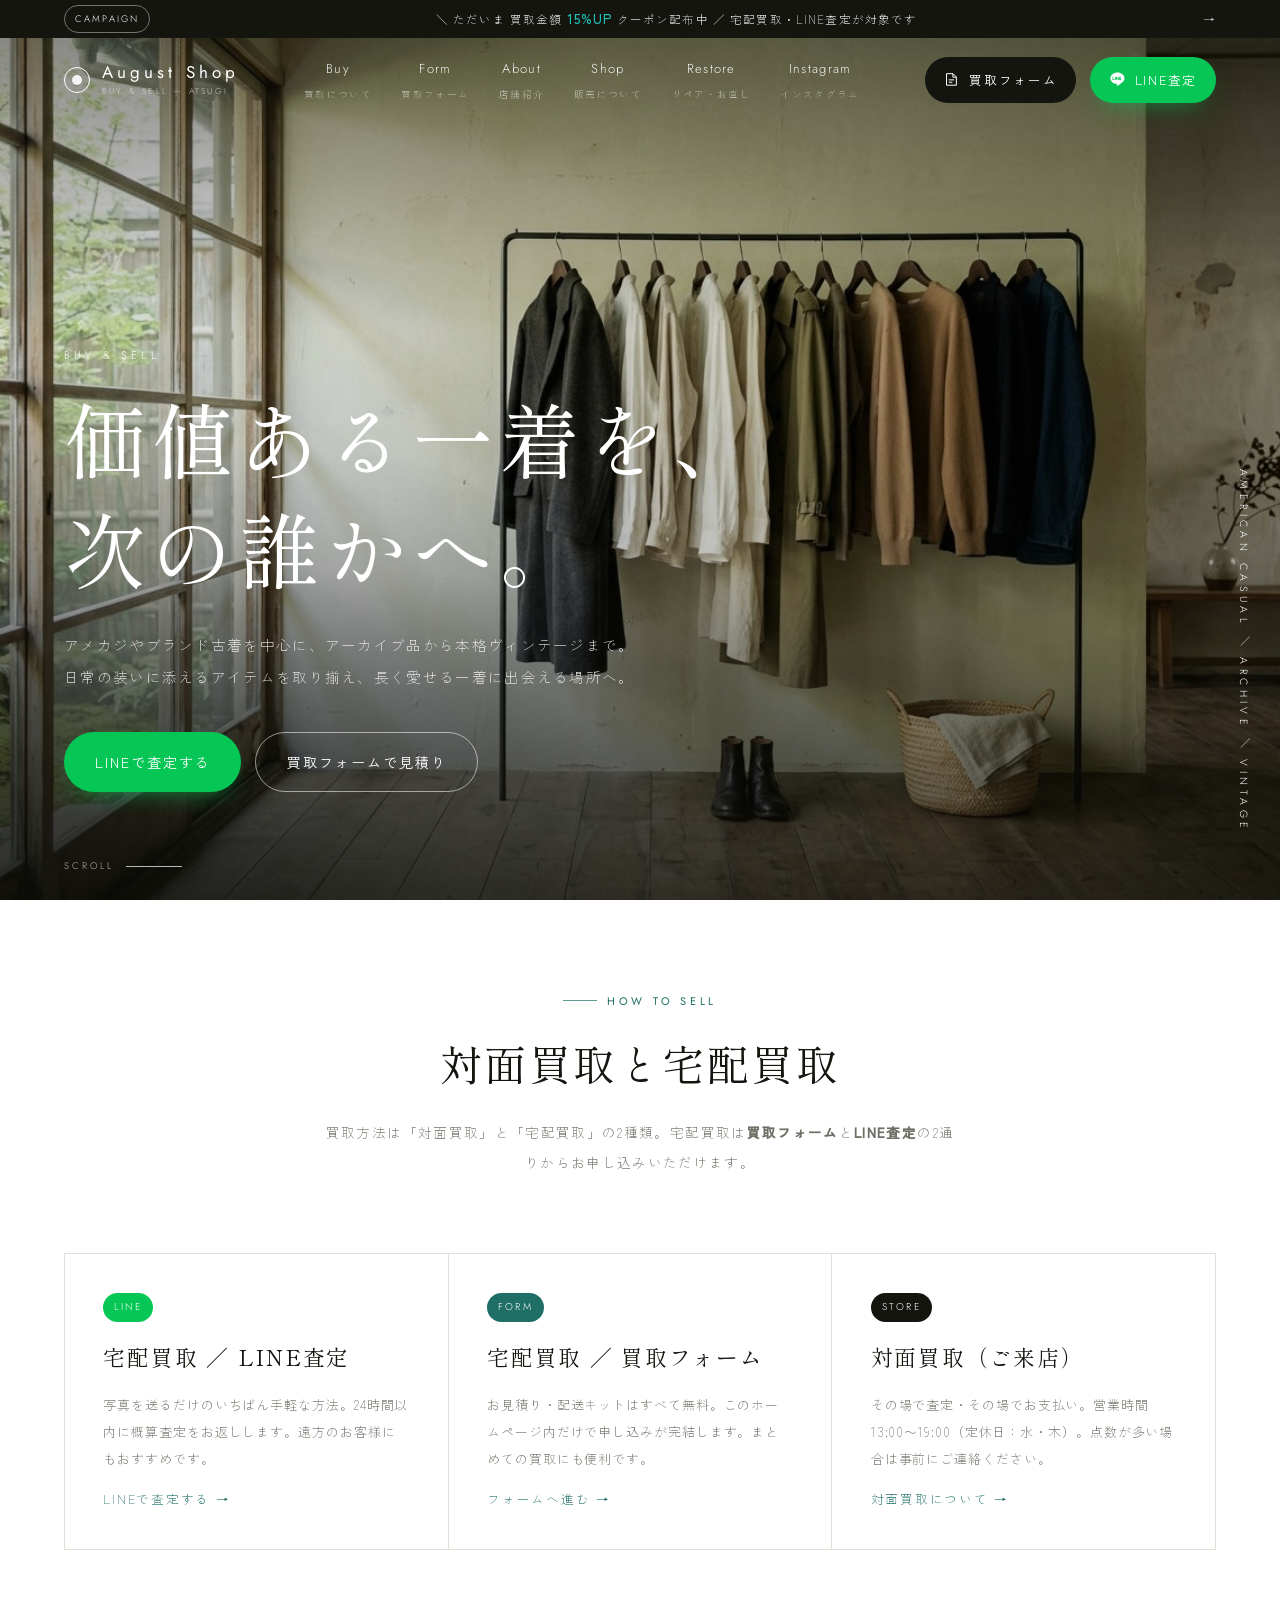
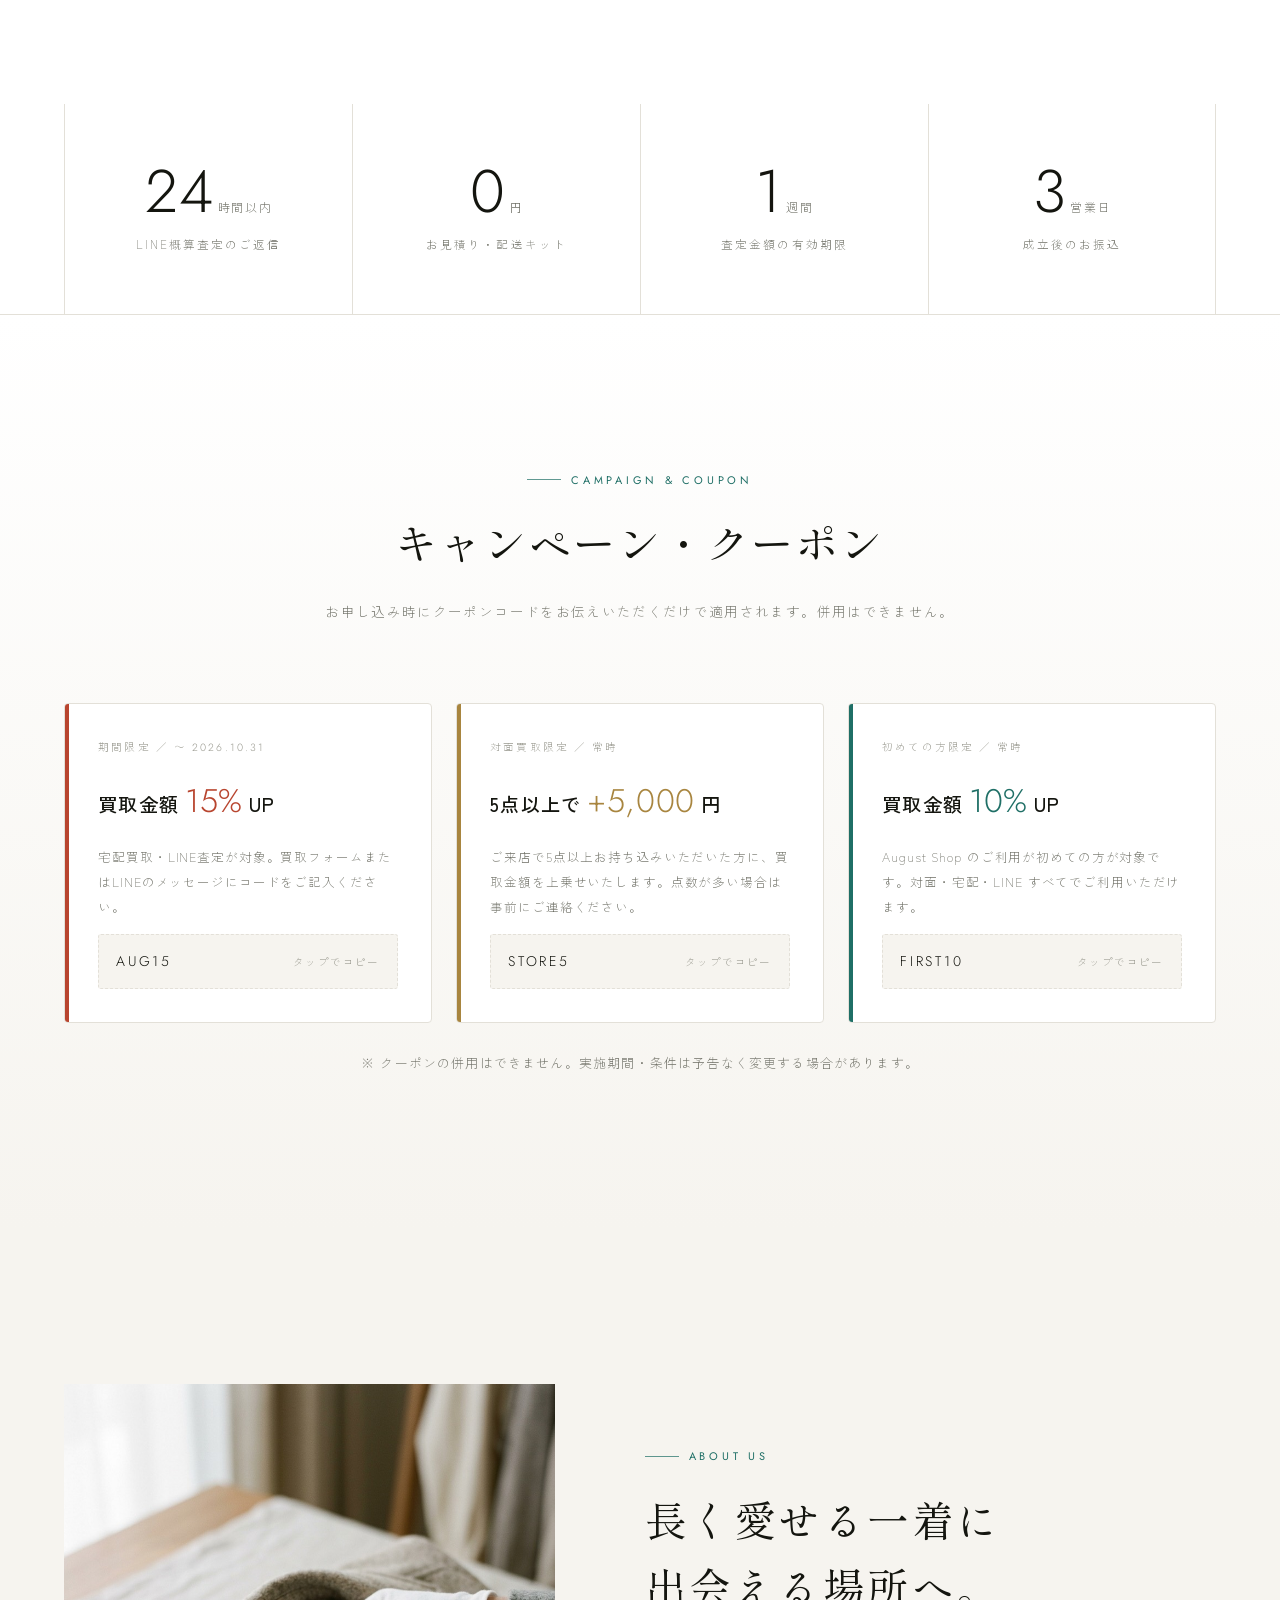
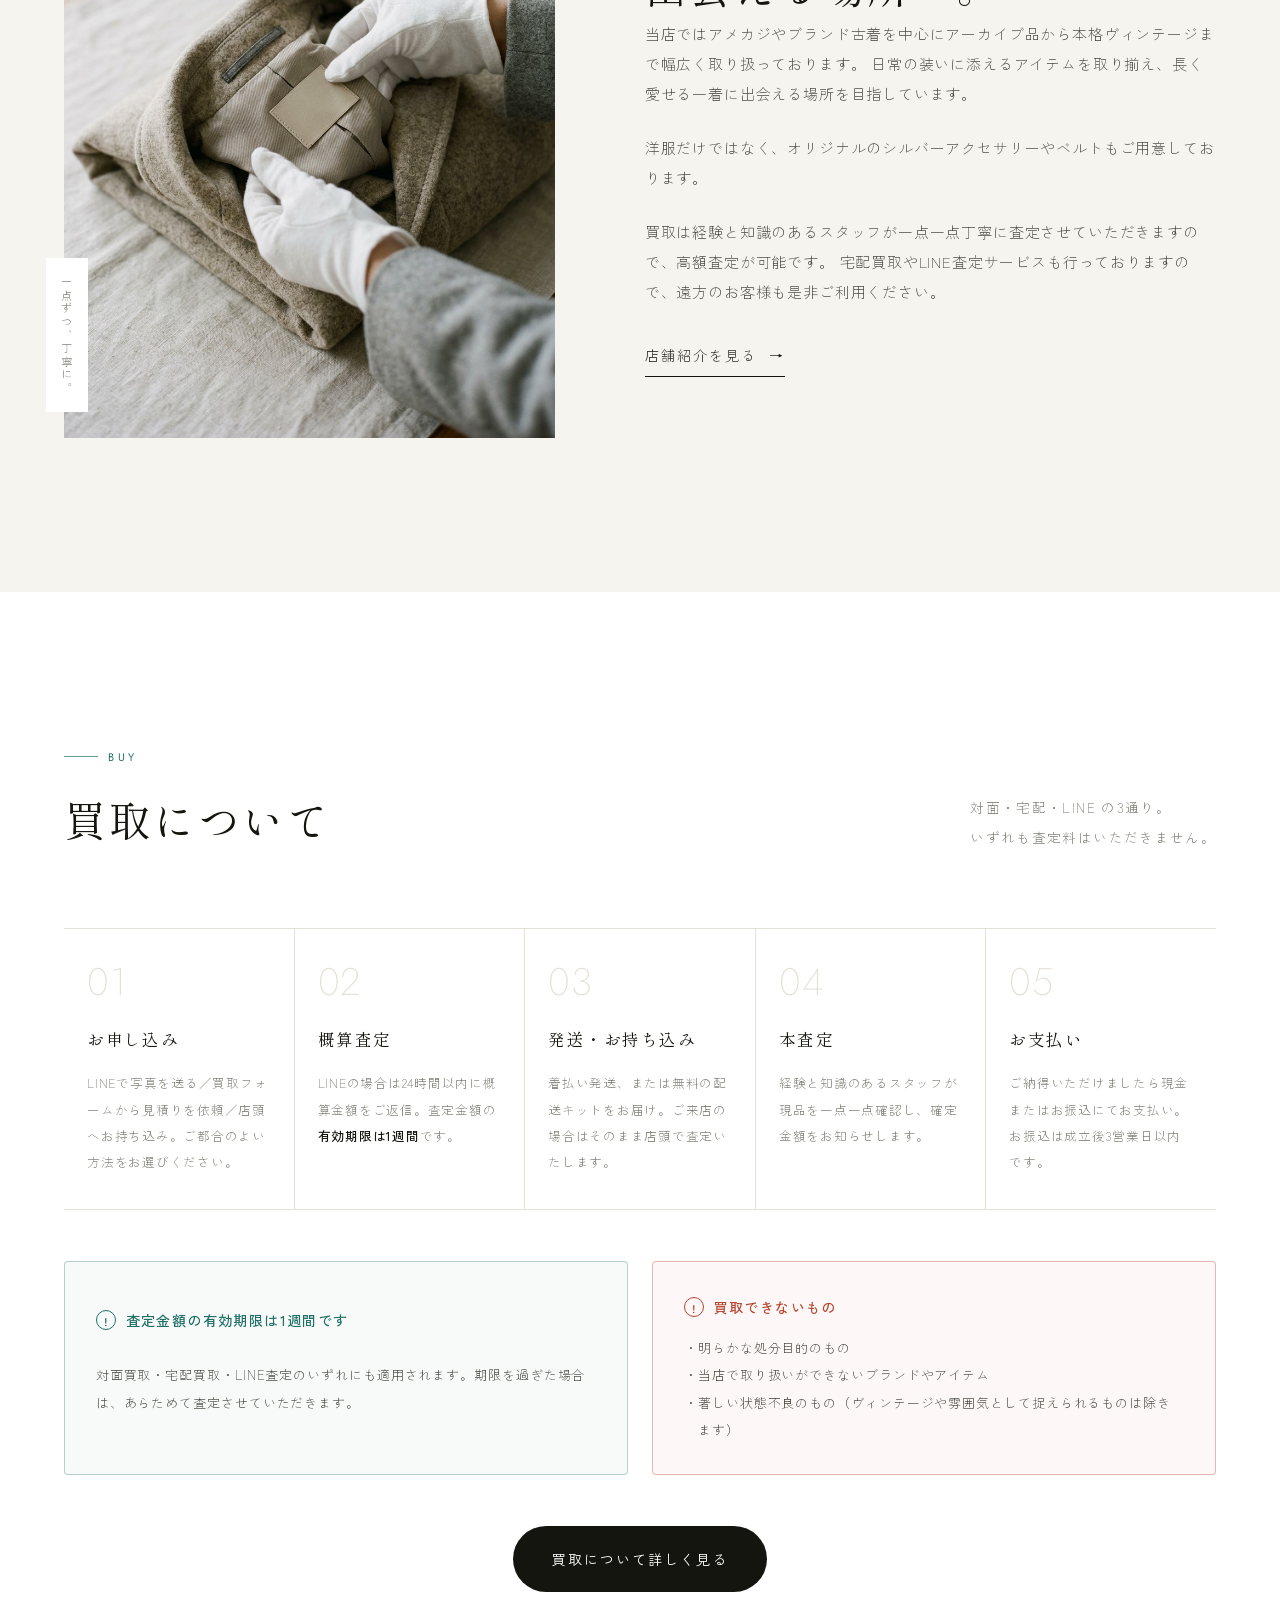
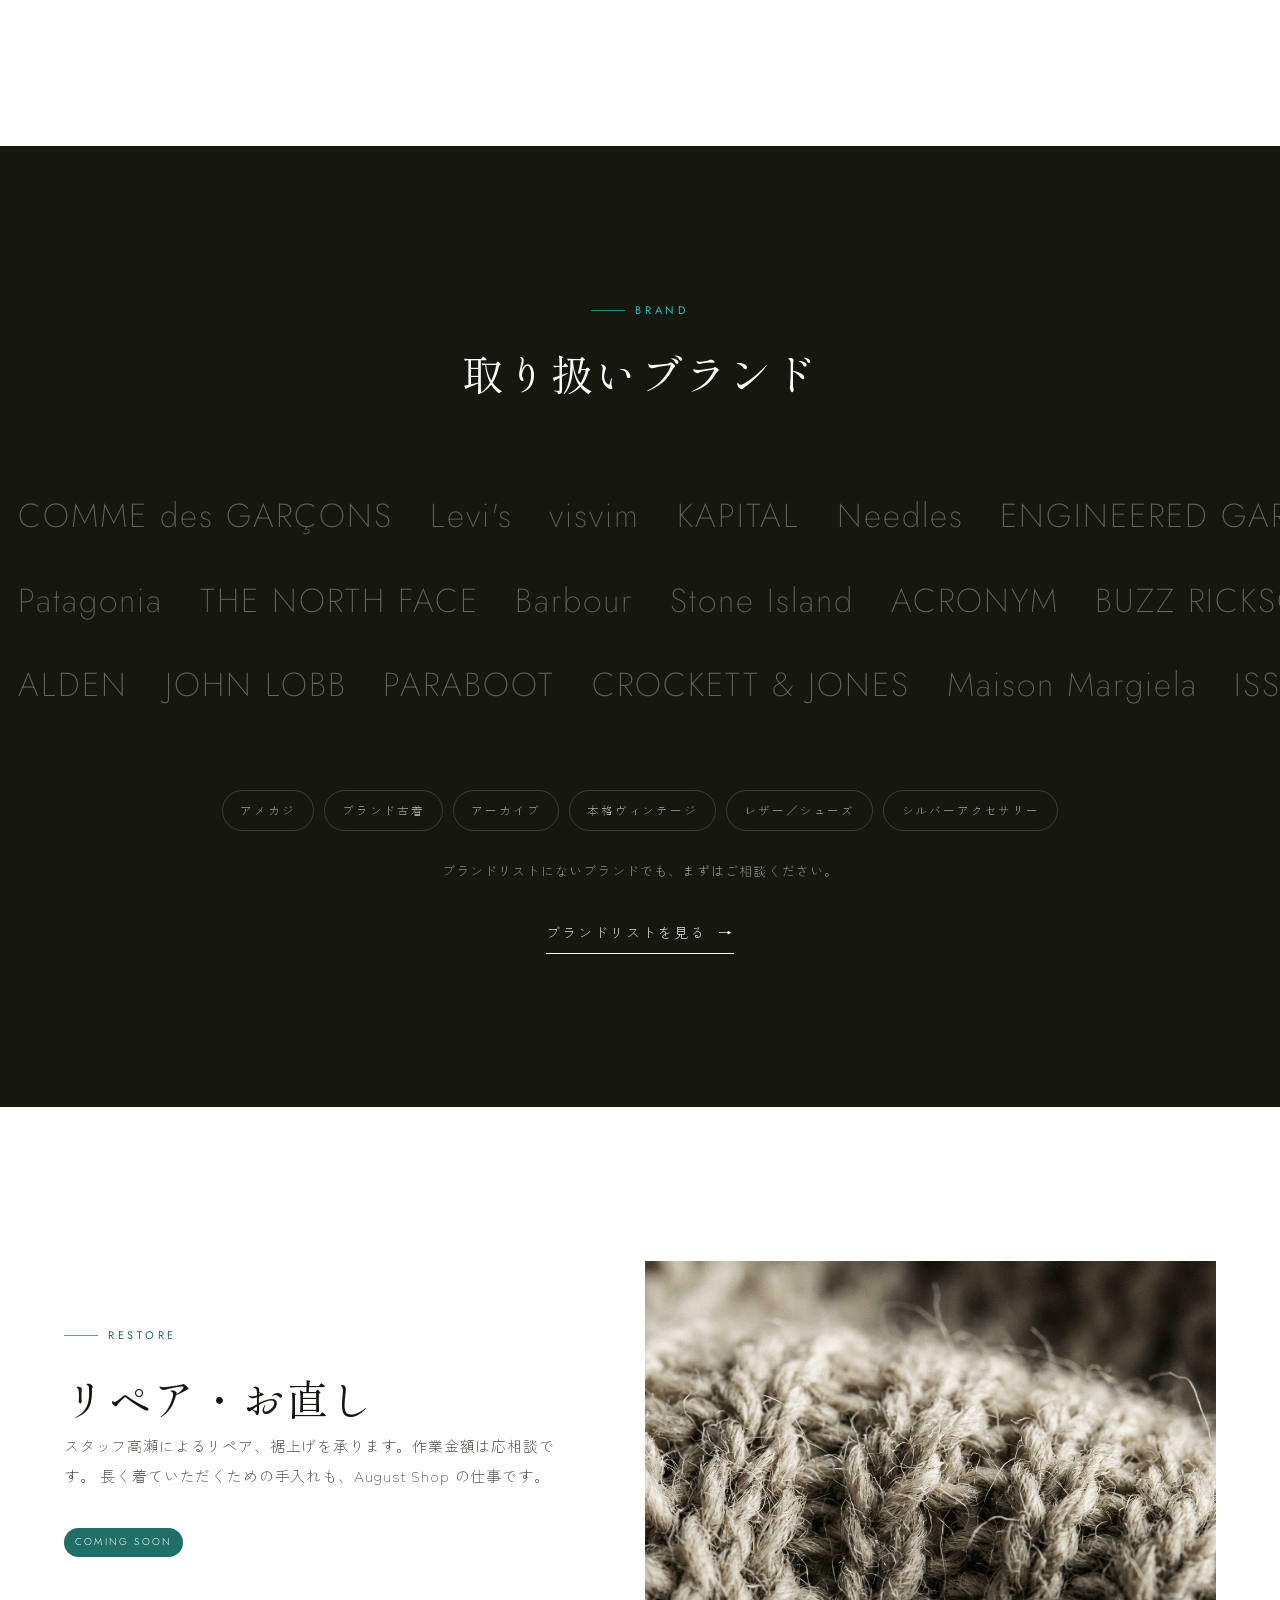
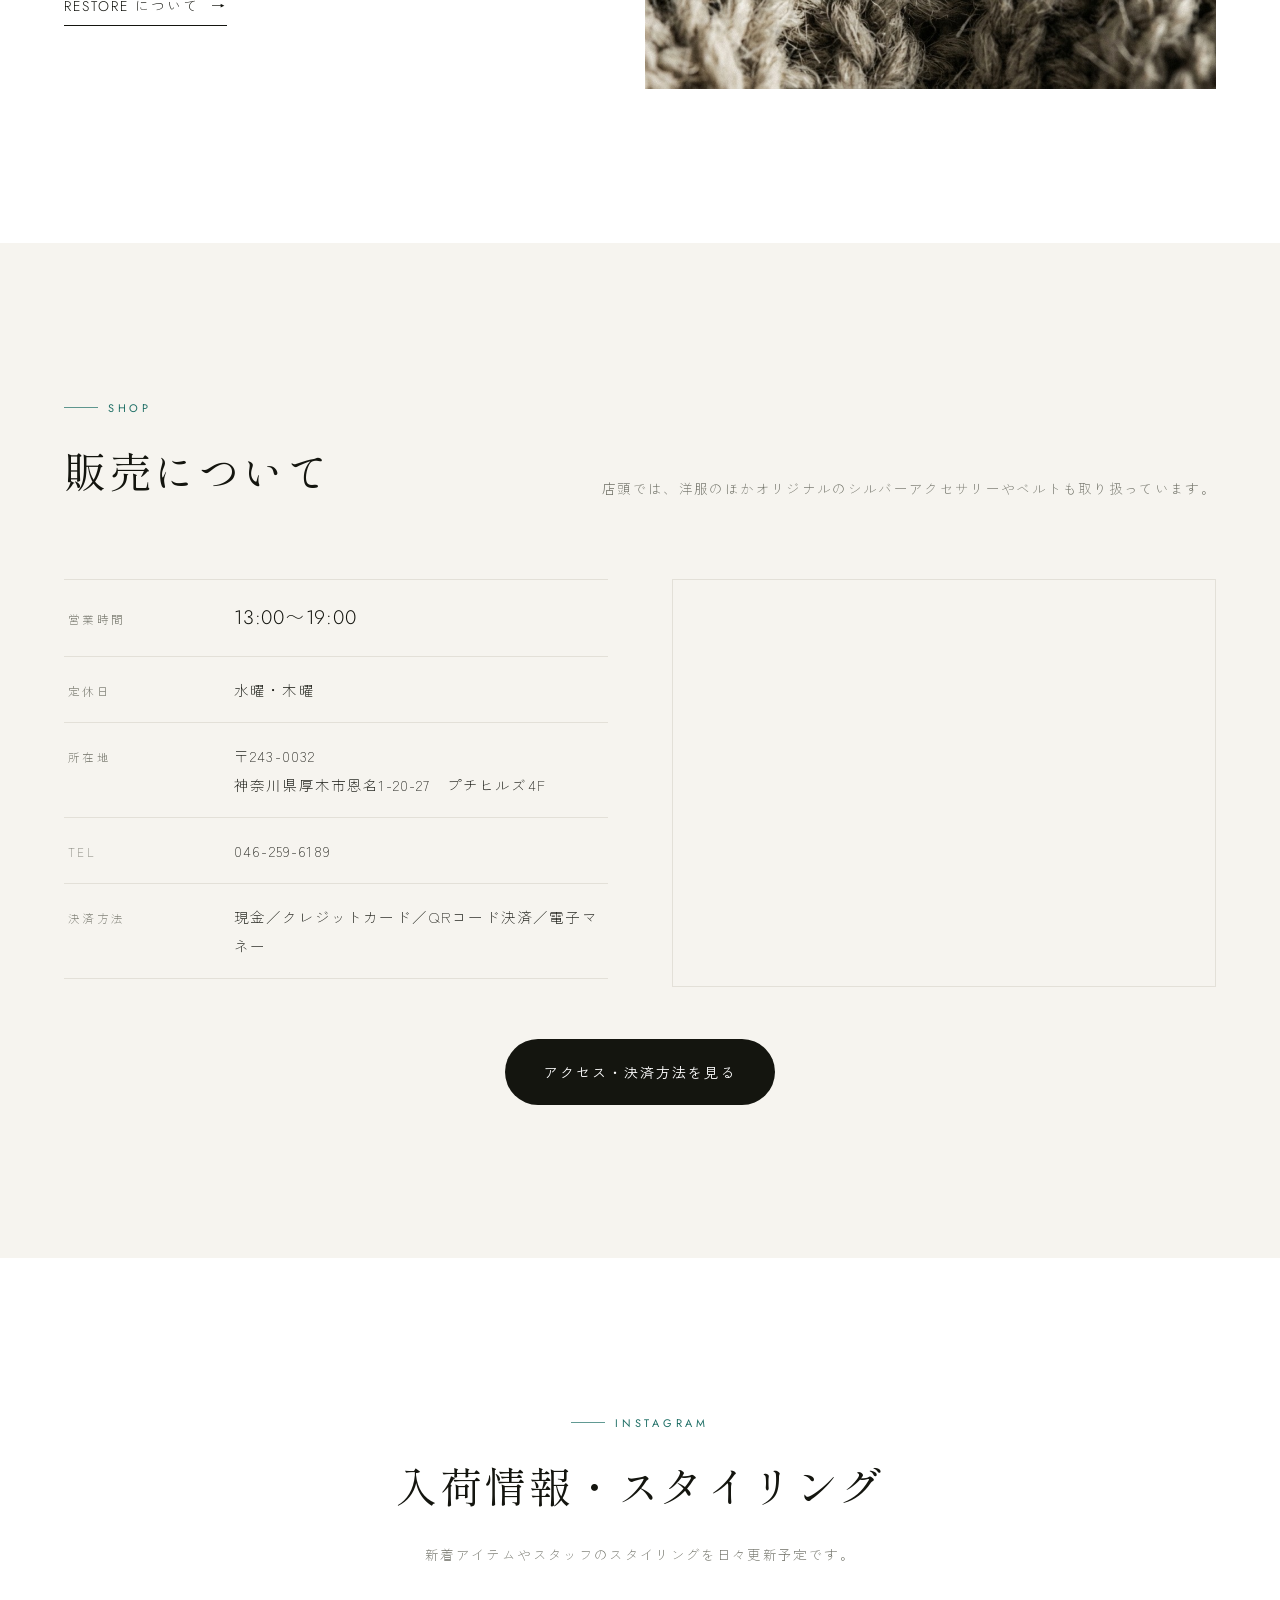
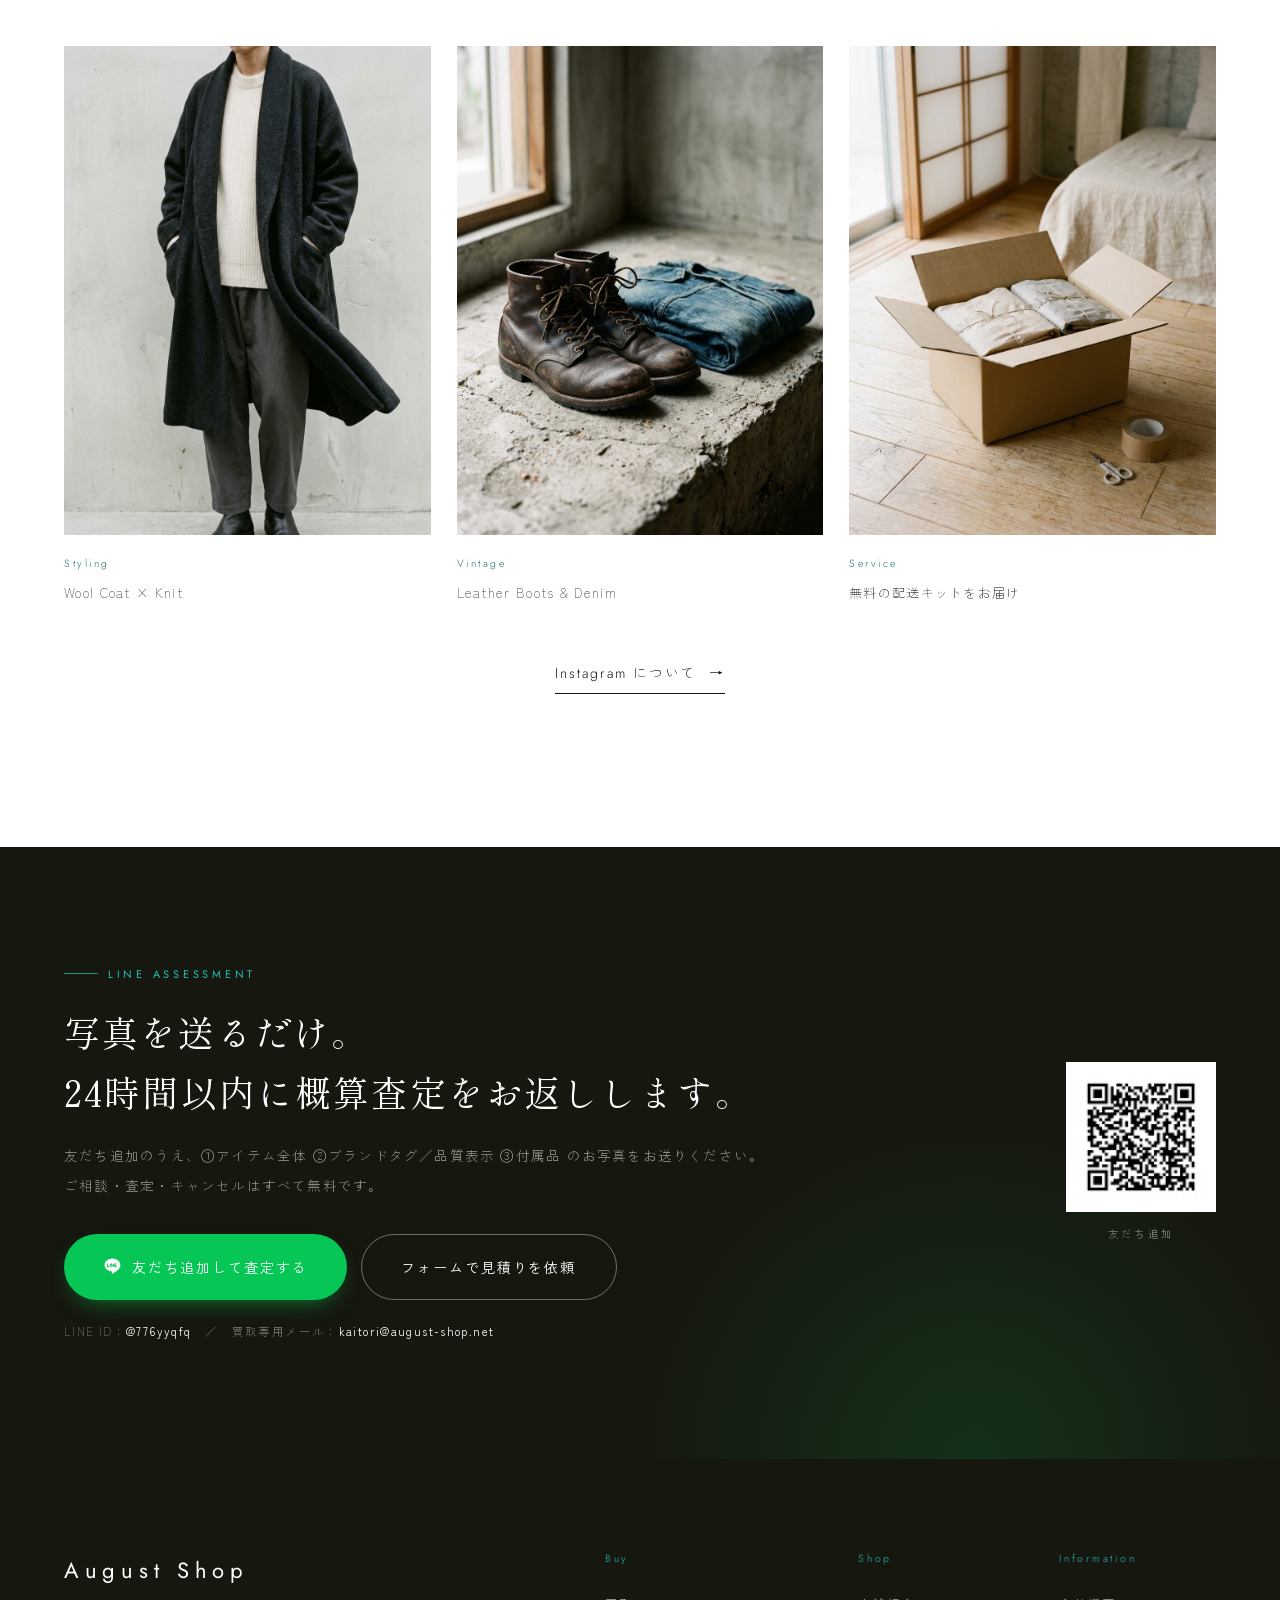
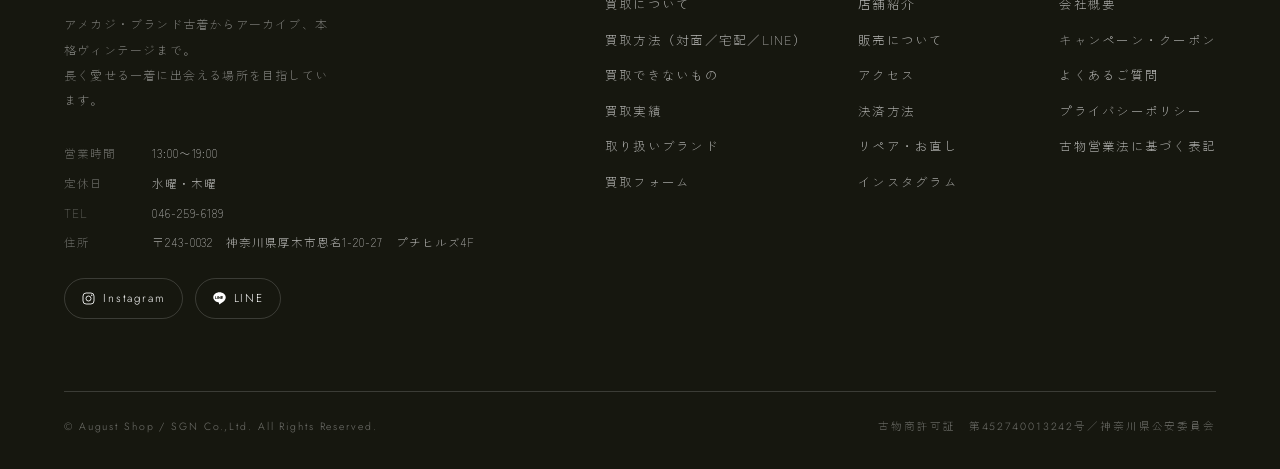
==== index.html @ b06b69f5 "feat: AUGUST SHOP ver2.0 静的サイト構築 マルチページ版デザインモックをもとに、公開可能な静的サイトとして構築。  - 共通パーツ（ヘッダー/ドロワー/LINE CTA/フッタ" ====
<!DOCTYPE html>
<html lang="ja" class="no-js">
<!-- @common:head -->
<head>
<meta charset="utf-8">
<meta name="viewport" content="width=device-width, initial-scale=1">
<title>August Shop｜アメカジ・ブランド古着・ヴィンテージの買取と販売</title>
<meta name="description" content="厚木市のアメカジ・ブランド古着専門店 August Shop。アーカイブ品から本格ヴィンテージまで、経験と知識のあるスタッフが一点一点丁寧に査定します。対面買取・宅配買取・LINE査定に対応。">
<meta name="theme-color" content="#14150f">
<meta name="format-detection" content="telephone=no">
<!-- 確認用URLのため検索エンジンには登録させません（本番公開時は PREVIEW=False） -->
<meta name="robots" content="noindex, nofollow">

<!-- OGP / Twitter -->
<meta property="og:type" content="website">
<meta property="og:site_name" content="August Shop">
<meta property="og:locale" content="ja_JP">
<meta property="og:title" content="August Shop｜アメカジ・ブランド古着・ヴィンテージの買取と販売">
<meta property="og:description" content="厚木市のアメカジ・ブランド古着専門店 August Shop。アーカイブ品から本格ヴィンテージまで、経験と知識のあるスタッフが一点一点丁寧に査定します。対面買取・宅配買取・LINE査定に対応。">
<meta property="og:url" content="https://uitarosen.github.io/test-shop-ver2.0/">
<meta property="og:image" content="https://uitarosen.github.io/test-shop-ver2.0/assets/img/og.jpg">
<meta property="og:image:width" content="1200">
<meta property="og:image:height" content="630">
<meta name="twitter:card" content="summary_large_image">

<!-- Icons -->
<link rel="icon" href="assets/icon/favicon.svg" type="image/svg+xml">
<link rel="apple-touch-icon" href="assets/icon/apple-touch-icon.png">

<!-- Webフォントはローカル同梱（assets/fonts）。CDN配信に戻す方法は README.md を参照 -->
<link rel="stylesheet" href="assets/css/fonts.css">
<link rel="stylesheet" href="assets/css/style.css">
<link rel="preload" as="image" href="assets/img/hero.jpg" fetchpriority="high">

<!-- JS有効時のみのスタイル切り替え -->
<script>document.documentElement.classList.remove('no-js');</script>
<script type="application/ld+json">
{
  "@context": "https://schema.org",
  "@type": "Store",
  "@id": "https://uitarosen.github.io/test-shop-ver2.0/#store",
  "name": "August Shop",
  "alternateName": "オーガストショップ",
  "description": "アメカジ・ブランド古着・アーカイブ・本格ヴィンテージの販売および買取。対面買取のほか、宅配買取・LINE査定で全国に対応しています。",
  "url": "https://uitarosen.github.io/test-shop-ver2.0/",
  "image": "https://uitarosen.github.io/test-shop-ver2.0/assets/img/og.jpg",
  "logo": "https://uitarosen.github.io/test-shop-ver2.0/assets/icon/apple-touch-icon.png",
  "telephone": "046-259-6189",
  "email": "kaitori@august-shop.net",
  "currenciesAccepted": "JPY",
  "paymentAccepted": "現金, クレジットカード, 電子マネー, QRコード決済",
  "priceRange": "¥¥",
  "address": {
    "@type": "PostalAddress",
    "addressCountry": "JP",
    "postalCode": "243-0032",
    "addressRegion": "神奈川県",
    "addressLocality": "厚木市",
    "streetAddress": "恩名1-20-27 プチヒルズ4F"
  },
  "parentOrganization": {
    "@type": "Organization",
    "name": "SGN Co.,Ltd."
  },
  "sameAs": [
    "https://www.instagram.com/august_shop/"
  ],
  "openingHoursSpecification": [
    {
      "@type": "OpeningHoursSpecification",
      "dayOfWeek": [
        "Monday",
        "Tuesday",
        "Friday",
        "Saturday",
        "Sunday"
      ],
      "opens": "13:00",
      "closes": "19:00"
    }
  ]
}
</script>
</head>
<!-- /@common:head -->
<body data-page="index.html">

<!-- @common:chrome -->
<a href="#top" class="skiplink">本文へスキップ</a>

<div class="topbar">
  <a href="index.html#campaign" class="topbar__inner">
    <span class="topbar__tag">CAMPAIGN</span>
    <span class="topbar__text">＼ ただいま 買取金額 <b>15%UP</b> クーポン配布中 ／ 宅配買取・LINE査定が対象です</span>
    <span class="topbar__arrow" aria-hidden="true">→</span>
  </a>
</div>

<header class="header" id="header">
  <div class="header__inner">
    <a href="index.html" class="logo" aria-label="August Shop ホーム">
      <span class="logo__mark" aria-hidden="true"></span>
      <span class="logo__text">
        <span class="logo__name">August Shop</span>
        <span class="logo__sub">BUY &amp; SELL — ATSUGI</span>
      </span>
    </a>

    <nav class="gnav" aria-label="メインナビゲーション">
      <a href="buy.html"><span>Buy</span><em>買取について</em></a>
      <a href="form.html"><span>Form</span><em>買取フォーム</em></a>
      <a href="about.html"><span>About</span><em>店舗紹介</em></a>
      <a href="shop.html"><span>Shop</span><em>販売について</em></a>
      <a href="restore.html"><span>Restore</span><em>リペア・お直し</em></a>
      <a href="instagram.html"><span>Instagram</span><em>インスタグラム</em></a>
    </nav>

    <div class="header__actions">
      <a href="form.html" class="btn btn--dark btn--sm"><span class="btn__icon"><svg viewBox="0 0 24 24" fill="none" stroke="currentColor" stroke-width="1.4" aria-hidden="true"><path d="M5 3.8h9.2L19 8.6V20.2H5z"/><path d="M14 3.8v5h5"/><path d="M8.2 12.6h7.6M8.2 16h5"/></svg></span>買取フォーム</a>
      <a href="#line" class="btn btn--line btn--sm"><span class="btn__icon"><svg viewBox="0 0 24 24" fill="currentColor" aria-hidden="true"><path d="M12 2C6.5 2 2 5.66 2 10.16c0 4.03 3.57 7.4 8.39 8.04.33.07.77.22.89.5.1.26.07.66.03.92l-.14.86c-.04.26-.2 1.02.89.56 1.1-.46 5.9-3.48 8.05-5.95C21.5 13.5 22 11.9 22 10.16 22 5.66 17.5 2 12 2ZM7.5 12.9H5.62a.5.5 0 0 1-.5-.5V8.6a.5.5 0 0 1 1 0v3.3H7.5a.5.5 0 0 1 0 1Zm2.05-.5a.5.5 0 0 1-1 0V8.6a.5.5 0 0 1 1 0v3.8Zm4.2 0a.5.5 0 0 1-.9.3l-1.93-2.62v2.32a.5.5 0 0 1-1 0V8.6a.5.5 0 0 1 .9-.3l1.93 2.63V8.6a.5.5 0 0 1 1 0v3.8Zm3.13-2.4a.5.5 0 0 1 0 1h-1.38v.9h1.38a.5.5 0 0 1 0 1h-1.88a.5.5 0 0 1-.5-.5V8.6a.5.5 0 0 1 .5-.5h1.88a.5.5 0 0 1 0 1h-1.38v.9h1.38Z"/></svg></span>LINE査定</a>
      <button class="burger" id="burger" type="button" aria-label="メニューを開く" aria-expanded="false" aria-controls="drawer">
        <span></span><span></span>
      </button>
    </div>
  </div>
</header>

<div class="drawer" id="drawer" aria-hidden="true">
  <nav class="drawer__nav" aria-label="メニュー">
      <a href="buy.html"><span class="en">Buy</span><span class="jp">買取について</span></a>
      <a href="form.html"><span class="en">Form</span><span class="jp">買取フォーム</span></a>
      <a href="about.html"><span class="en">About</span><span class="jp">店舗紹介</span></a>
      <a href="shop.html"><span class="en">Shop</span><span class="jp">販売について</span></a>
      <a href="restore.html"><span class="en">Restore</span><span class="jp">リペア・お直し</span></a>
      <a href="instagram.html"><span class="en">Instagram</span><span class="jp">インスタグラム</span></a>
  </nav>
  <div class="drawer__foot">
    <div class="drawer__btns">
      <a href="#line" class="btn btn--line btn--block"><span class="btn__icon"><svg viewBox="0 0 24 24" fill="currentColor" aria-hidden="true"><path d="M12 2C6.5 2 2 5.66 2 10.16c0 4.03 3.57 7.4 8.39 8.04.33.07.77.22.89.5.1.26.07.66.03.92l-.14.86c-.04.26-.2 1.02.89.56 1.1-.46 5.9-3.48 8.05-5.95C21.5 13.5 22 11.9 22 10.16 22 5.66 17.5 2 12 2ZM7.5 12.9H5.62a.5.5 0 0 1-.5-.5V8.6a.5.5 0 0 1 1 0v3.3H7.5a.5.5 0 0 1 0 1Zm2.05-.5a.5.5 0 0 1-1 0V8.6a.5.5 0 0 1 1 0v3.8Zm4.2 0a.5.5 0 0 1-.9.3l-1.93-2.62v2.32a.5.5 0 0 1-1 0V8.6a.5.5 0 0 1 .9-.3l1.93 2.63V8.6a.5.5 0 0 1 1 0v3.8Zm3.13-2.4a.5.5 0 0 1 0 1h-1.38v.9h1.38a.5.5 0 0 1 0 1h-1.88a.5.5 0 0 1-.5-.5V8.6a.5.5 0 0 1 .5-.5h1.88a.5.5 0 0 1 0 1h-1.38v.9h1.38Z"/></svg></span>LINEで査定する</a>
      <a href="form.html" class="btn btn--outline btn--block"><span class="btn__icon"><svg viewBox="0 0 24 24" fill="none" stroke="currentColor" stroke-width="1.4" aria-hidden="true"><path d="M5 3.8h9.2L19 8.6V20.2H5z"/><path d="M14 3.8v5h5"/><path d="M8.2 12.6h7.6M8.2 16h5"/></svg></span>買取フォームで見積り</a>
    </div>
    <p class="drawer__note">
      TEL <a href="tel:046-259-6189">046-259-6189</a>／営業 13:00〜19:00（定休日：水曜・木曜）
    </p>
  </div>
</div>
<!-- /@common:chrome -->

<main id="top">


  <!-- ============ HERO ============ -->
  <section class="hero">
    <div class="hero__media">
      <img src="assets/img/hero.jpg" alt="アメカジ・ブランド古着が並ぶ店内" width="1376" height="768" fetchpriority="high" decoding="async">
      <span class="hero__veil"></span>
    </div>

    <div class="hero__body">
      <p class="hero__eyebrow"><span>BUY &amp; SELL</span></p>
      <h1 class="hero__title">
        <span class="line"><i>価値ある一着を、</i></span>
        <span class="line"><i>次の誰かへ。</i></span>
      </h1>
      <p class="hero__lead">
        アメカジやブランド古着を中心に、アーカイブ品から本格ヴィンテージまで。<br>
        日常の装いに添えるアイテムを取り揃え、<br class="sp">長く愛せる一着に出会える場所へ。
      </p>
      <div class="hero__actions">
        <a href="#line" class="btn btn--line">LINEで査定する</a>
        <a href="form.html" class="btn btn--ghost">買取フォームで見積り</a>
      </div>
    </div>

    <p class="hero__side" aria-hidden="true">AMERICAN CASUAL ／ ARCHIVE ／ VINTAGE</p>
    <a href="#action" class="hero__scroll" aria-label="下へスクロール"><span>SCROLL</span><i></i></a>
  </section>

  <!-- ============ 3つの買取方法（常設導線） ============ -->
  <section class="section" id="action" style="padding-top:clamp(56px,7vw,92px)">
    <div class="container">
      <header class="section__head section__head--center">
        <p class="eyebrow reveal">How to sell</p>
        <h2 class="h2 reveal">対面買取と宅配買取</h2>
        <p class="section__desc reveal">
          買取方法は「対面買取」と「宅配買取」の2種類。宅配買取は<b>買取フォーム</b>と<b>LINE査定</b>の2通りからお申し込みいただけます。
        </p>
      </header>

      <div class="tiles">
        <a href="#line" class="tiles__item reveal">
          <span class="tiles__badge tiles__badge--line">LINE</span>
          <h3 class="tiles__title">宅配買取 ／ LINE査定</h3>
          <p class="tiles__text">写真を送るだけのいちばん手軽な方法。24時間以内に概算査定をお返しします。遠方のお客様にもおすすめです。</p>
          <span class="tiles__go">LINEで査定する →</span>
        </a>
        <a href="form.html" class="tiles__item reveal">
          <span class="tiles__badge">FORM</span>
          <h3 class="tiles__title">宅配買取 ／ 買取フォーム</h3>
          <p class="tiles__text">お見積り・配送キットはすべて無料。このホームページ内だけで申し込みが完結します。まとめての買取にも便利です。</p>
          <span class="tiles__go">フォームへ進む →</span>
        </a>
        <a href="buy.html#taimen" class="tiles__item reveal">
          <span class="tiles__badge tiles__badge--store">STORE</span>
          <h3 class="tiles__title">対面買取（ご来店）</h3>
          <p class="tiles__text">その場で査定・その場でお支払い。営業時間 13:00〜19:00（定休日：水・木）。点数が多い場合は事前にご連絡ください。</p>
          <span class="tiles__go">対面買取について →</span>
        </a>
      </div>
    </div>
  </section>

  <!-- ============ STATS ============ -->
  <section class="stats" id="stats">
    <ul class="stats__list">
      <li class="reveal"><span class="stats__num"><b data-count="24">0</b><small>時間以内</small></span><span class="stats__label">LINE概算査定のご返信</span></li>
      <li class="reveal"><span class="stats__num"><b data-count="0">0</b><small>円</small></span><span class="stats__label">お見積り・配送キット</span></li>
      <li class="reveal"><span class="stats__num"><b data-count="1">0</b><small>週間</small></span><span class="stats__label">査定金額の有効期限</span></li>
      <li class="reveal"><span class="stats__num"><b data-count="3">0</b><small>営業日</small></span><span class="stats__label">成立後のお振込</span></li>
    </ul>
  </section>

  <!-- ============ CAMPAIGN ============ -->
  <section class="section campaign" id="campaign">
    <div class="container">
      <header class="section__head section__head--center">
        <p class="eyebrow reveal">Campaign &amp; Coupon</p>
        <h2 class="h2 reveal">キャンペーン・クーポン</h2>
        <p class="section__desc reveal">
          お申し込み時にクーポンコードをお伝えいただくだけで適用されます。併用はできません。
        </p>
      </header>

      <div class="coupons">
        <div class="coupon coupon--limited reveal">
          <p class="coupon__term">期間限定 ／ 〜 2026.10.31</p>
          <h3 class="coupon__title">買取金額 <b>15%</b> UP</h3>
          <p class="coupon__text">宅配買取・LINE査定が対象。買取フォームまたはLINEのメッセージにコードをご記入ください。</p>
          <button class="coupon__code" data-coupon="AUG15" type="button">AUG15<span class="coupon__copy">タップでコピー</span></button>
        </div>
        <div class="coupon coupon--store reveal">
          <p class="coupon__term">対面買取限定 ／ 常時</p>
          <h3 class="coupon__title">5点以上で <b>+5,000</b> 円</h3>
          <p class="coupon__text">ご来店で5点以上お持ち込みいただいた方に、買取金額を上乗せいたします。点数が多い場合は事前にご連絡ください。</p>
          <button class="coupon__code" data-coupon="STORE5" type="button">STORE5<span class="coupon__copy">タップでコピー</span></button>
        </div>
        <div class="coupon reveal">
          <p class="coupon__term">初めての方限定 ／ 常時</p>
          <h3 class="coupon__title">買取金額 <b>10%</b> UP</h3>
          <p class="coupon__text">August Shop のご利用が初めての方が対象です。対面・宅配・LINE すべてでご利用いただけます。</p>
          <button class="coupon__code" data-coupon="FIRST10" type="button">FIRST10<span class="coupon__copy">タップでコピー</span></button>
        </div>
      </div>

      <!-- TODO(公開前): クーポン内容・期限を実際の運用に合わせて更新してください -->
      <p class="brandnote reveal">※ クーポンの併用はできません。実施期間・条件は予告なく変更する場合があります。</p>
    </div>
  </section>

  <!-- ============ ABOUT（店舗紹介） ============ -->
  <section class="section section--alt" id="about">
    <div class="container">
      <div class="concept__grid">
        <div class="concept__media reveal">
          <img src="assets/img/concept.jpg" alt="一点ずつ丁寧に査定する様子" width="896" height="1200" loading="lazy" decoding="async">
          <p class="concept__caption">一点ずつ、丁寧に。</p>
        </div>
        <div class="concept__body">
          <p class="eyebrow reveal">About us</p>
          <h2 class="h2 reveal">長く愛せる一着に<br>出会える場所へ。</h2>
          <div class="rich reveal">
            <p>
              当店ではアメカジやブランド古着を中心にアーカイブ品から本格ヴィンテージまで幅広く取り扱っております。
              日常の装いに添えるアイテムを取り揃え、長く愛せる一着に出会える場所を目指しています。
            </p>
            <p>
              洋服だけではなく、オリジナルのシルバーアクセサリーやベルトもご用意しております。
            </p>
            <p>
              買取は経験と知識のあるスタッフが一点一点丁寧に査定させていただきますので、高額査定が可能です。
              宅配買取やLINE査定サービスも行っておりますので、遠方のお客様も是非ご利用ください。
            </p>
          </div>
          <p class="mt-m reveal"><a href="about.html" class="link-arrow">店舗紹介を見る</a></p>
        </div>
      </div>
    </div>
  </section>

  <!-- ============ BUY 概要 ============ -->
  <section class="section" id="buy">
    <div class="container">
      <header class="section__head section__head--split">
        <div>
          <p class="eyebrow reveal">Buy</p>
          <h2 class="h2 reveal">買取について</h2>
        </div>
        <p class="section__desc reveal">
          対面・宅配・LINE の3通り。<br>
          いずれも査定料はいただきません。
        </p>
      </header>

      <ol class="steps">
        <li class="step reveal">
          <span class="step__no">01</span>
          <h3 class="step__title">お申し込み</h3>
          <p class="step__text">LINEで写真を送る／買取フォームから見積りを依頼／店頭へお持ち込み。ご都合のよい方法をお選びください。</p>
        </li>
        <li class="step reveal">
          <span class="step__no">02</span>
          <h3 class="step__title">概算査定</h3>
          <p class="step__text">LINEの場合は24時間以内に概算金額をご返信。査定金額の<b>有効期限は1週間</b>です。</p>
        </li>
        <li class="step reveal">
          <span class="step__no">03</span>
          <h3 class="step__title">発送・お持ち込み</h3>
          <p class="step__text">着払い発送、または無料の配送キットをお届け。ご来店の場合はそのまま店頭で査定いたします。</p>
        </li>
        <li class="step reveal">
          <span class="step__no">04</span>
          <h3 class="step__title">本査定</h3>
          <p class="step__text">経験と知識のあるスタッフが現品を一点一点確認し、確定金額をお知らせします。</p>
        </li>
        <li class="step reveal">
          <span class="step__no">05</span>
          <h3 class="step__title">お支払い</h3>
          <p class="step__text">ご納得いただけましたら現金またはお振込にてお支払い。お振込は成立後3営業日以内です。</p>
        </li>
      </ol>

      <div class="notice-grid mt-l">
        <div class="notice notice--accent reveal">
          <p class="notice__head">査定金額の有効期限は1週間です</p>
          <p class="notice__body">対面買取・宅配買取・LINE査定のいずれにも適用されます。期限を過ぎた場合は、あらためて査定させていただきます。</p>
        </div>
        <div class="notice notice--alert reveal">
          <p class="notice__head">買取できないもの</p>
          <ul class="notice__body">
            <li>明らかな処分目的のもの</li>
            <li>当店で取り扱いができないブランドやアイテム</li>
            <li>著しい状態不良のもの（ヴィンテージや雰囲気として捉えられるものは除きます）</li>
          </ul>
        </div>
      </div>

      <p class="center mt-l reveal"><a href="buy.html" class="btn btn--dark btn--lg">買取について詳しく見る</a></p>
    </div>
  </section>

  <!-- ============ BRAND ============ -->
  <section class="section section--dark brand" id="brand">
    <div class="container">
      <header class="section__head section__head--center">
        <p class="eyebrow eyebrow--light reveal">Brand</p>
        <h2 class="h2 reveal">取り扱いブランド</h2>
      </header>
    </div>

    <div class="marquee" aria-hidden="true">
      <div class="marquee__row">
        <div class="marquee__set">
          <span>COMME des GARÇONS</span><span>Levi's</span><span>visvim</span><span>KAPITAL</span><span>Needles</span><span>ENGINEERED GARMENTS</span><span>UNDERCOVER</span><span>AURALEE</span><span>COMOLI</span><span>sacai</span>
        </div>
        <div class="marquee__set">
          <span>COMME des GARÇONS</span><span>Levi's</span><span>visvim</span><span>KAPITAL</span><span>Needles</span><span>ENGINEERED GARMENTS</span><span>UNDERCOVER</span><span>AURALEE</span><span>COMOLI</span><span>sacai</span>
        </div>
      </div>
      <div class="marquee__row marquee__row--rev">
        <div class="marquee__set">
          <span>Patagonia</span><span>THE NORTH FACE</span><span>Barbour</span><span>Stone Island</span><span>ACRONYM</span><span>BUZZ RICKSON'S</span><span>WESTRIDE</span><span>THE FLAT HEAD</span><span>SUGAR CANE</span><span>Schott</span>
        </div>
        <div class="marquee__set">
          <span>Patagonia</span><span>THE NORTH FACE</span><span>Barbour</span><span>Stone Island</span><span>ACRONYM</span><span>BUZZ RICKSON'S</span><span>WESTRIDE</span><span>THE FLAT HEAD</span><span>SUGAR CANE</span><span>Schott</span>
        </div>
      </div>
      <div class="marquee__row">
        <div class="marquee__set">
          <span>ALDEN</span><span>JOHN LOBB</span><span>PARABOOT</span><span>CROCKETT &amp; JONES</span><span>Maison Margiela</span><span>ISSEY MIYAKE</span><span>MARGARET HOWELL</span><span>mina perhonen</span><span>HERMÈS</span><span>BOTTEGA VENETA</span>
        </div>
        <div class="marquee__set">
          <span>ALDEN</span><span>JOHN LOBB</span><span>PARABOOT</span><span>CROCKETT &amp; JONES</span><span>Maison Margiela</span><span>ISSEY MIYAKE</span><span>MARGARET HOWELL</span><span>mina perhonen</span><span>HERMÈS</span><span>BOTTEGA VENETA</span>
        </div>
      </div>
    </div>

    <div class="container">
      <div class="brand__cats reveal">
        <span>アメカジ</span><span>ブランド古着</span><span>アーカイブ</span><span>本格ヴィンテージ</span><span>レザー／シューズ</span><span>シルバーアクセサリー</span>
      </div>
      <p class="brandnote reveal">ブランドリストにないブランドでも、まずはご相談ください。</p>
      <p class="center mt-m reveal"><a href="buy.html#brands" class="link-arrow">ブランドリストを見る</a></p>
    </div>
  </section>

  <!-- ============ RESTORE ============ -->
  <section class="section" id="restore">
    <div class="container">
      <div class="concept__grid">
        <div class="concept__body">
          <p class="eyebrow reveal">Restore</p>
          <h2 class="h2 reveal">リペア・お直し</h2>
          <div class="rich reveal">
            <p>
              スタッフ高瀬によるリペア、裾上げを承ります。作業金額は応相談です。
              長く着ていただくための手入れも、August Shop の仕事です。
            </p>
          </div>
          <p class="mt-m reveal"><span class="tiles__badge" style="display:inline-block">COMING SOON</span></p>
          <p class="mt-m reveal"><a href="restore.html" class="link-arrow">RESTORE について</a></p>
        </div>
        <div class="concept__media reveal">
          <img src="assets/img/texture.jpg" alt="ニットの繊維のクローズアップ" style="aspect-ratio:4/3" width="1376" height="768" loading="lazy" decoding="async">
        </div>
      </div>
    </div>
  </section>

  <!-- ============ SHOP INFO ============ -->
  <section class="section section--alt" id="shop">
    <div class="container">
      <header class="section__head section__head--split">
        <div>
          <p class="eyebrow reveal">Shop</p>
          <h2 class="h2 reveal">販売について</h2>
        </div>
        <p class="section__desc reveal">店頭では、洋服のほかオリジナルのシルバーアクセサリーやベルトも取り扱っています。</p>
      </header>

      <div class="storegrid">
        <dl class="hours reveal">
          <div><dt>営業時間</dt><dd><b>13:00〜19:00</b></dd></div>
          <div><dt>定休日</dt><dd class="closed">水曜・木曜</dd></div>
          <div><dt>所在地</dt><dd>〒243-0032<br>神奈川県厚木市恩名1-20-27　プチヒルズ4F</dd></div>
          <div><dt>TEL</dt><dd><a href="tel:046-259-6189">046-259-6189</a></dd></div>
          <div><dt>決済方法</dt><dd>現金／クレジットカード／QRコード決済／電子マネー</dd></div>
        </dl>
        <div class="map map--embed reveal">
          <iframe src="https://www.google.com/maps?q=%E7%A5%9E%E5%A5%88%E5%B7%9D%E7%9C%8C%E5%8E%9A%E6%9C%A8%E5%B8%82%E6%81%A9%E5%90%8D1-20-27%20%E3%83%97%E3%83%81%E3%83%92%E3%83%AB%E3%82%BA&amp;output=embed&amp;hl=ja&amp;z=17"
            title="August Shop の地図" loading="lazy" referrerpolicy="no-referrer-when-downgrade"
            allowfullscreen></iframe>
        </div>
      </div>

      <p class="center mt-l reveal"><a href="shop.html" class="btn btn--dark btn--lg">アクセス・決済方法を見る</a></p>
    </div>
  </section>

  <!-- ============ INSTAGRAM ============ -->
  <section class="section" id="instagram">
    <div class="container">
      <header class="section__head section__head--center">
        <p class="eyebrow reveal">Instagram</p>
        <h2 class="h2 reveal">入荷情報・スタイリング</h2>
        <p class="section__desc reveal">
          新着アイテムやスタッフのスタイリングを日々更新予定です。
        </p>
      </header>

      <div class="gallery">
        <figure class="gallery__item reveal">
          <img src="assets/img/item-03.jpg" alt="スタイリング例" width="896" height="1200" loading="lazy" decoding="async">
          <figcaption><span class="gallery__cat">Styling</span><span class="gallery__name">Wool Coat × Knit</span></figcaption>
        </figure>
        <figure class="gallery__item reveal">
          <img src="assets/img/item-01.jpg" alt="レザーブーツとヴィンテージデニム" width="896" height="1200" loading="lazy" decoding="async">
          <figcaption><span class="gallery__cat">Vintage</span><span class="gallery__name">Leather Boots &amp; Denim</span></figcaption>
        </figure>
        <figure class="gallery__item reveal">
          <img src="assets/img/item-02.jpg" alt="無料の配送キット" width="896" height="1200" loading="lazy" decoding="async">
          <figcaption><span class="gallery__cat">Service</span><span class="gallery__name">無料の配送キットをお届け</span></figcaption>
        </figure>
      </div>

      <p class="center mt-l reveal"><a href="instagram.html" class="link-arrow">Instagram について</a></p>
    </div>
  </section>

</main>

<!-- @common:foot -->

<section class="linecta" id="line">
  <div class="container">
    <div class="linecta__inner">
      <div class="linecta__body">
        <p class="eyebrow eyebrow--light">LINE Assessment</p>
        <h2 class="linecta__title">写真を送るだけ。<br>24時間以内に概算査定をお返しします。</h2>
        <p class="linecta__text">
          友だち追加のうえ、①アイテム全体 ②ブランドタグ／品質表示 ③付属品 のお写真をお送りください。<br>
          ご相談・査定・キャンセルはすべて無料です。
        </p>
        <div class="linecta__actions">
          <a href="https://line.me/R/ti/p/%40776yyqfq" class="btn btn--line btn--lg" target="_blank" rel="noopener"><span class="btn__icon"><svg viewBox="0 0 24 24" fill="currentColor" aria-hidden="true"><path d="M12 2C6.5 2 2 5.66 2 10.16c0 4.03 3.57 7.4 8.39 8.04.33.07.77.22.89.5.1.26.07.66.03.92l-.14.86c-.04.26-.2 1.02.89.56 1.1-.46 5.9-3.48 8.05-5.95C21.5 13.5 22 11.9 22 10.16 22 5.66 17.5 2 12 2ZM7.5 12.9H5.62a.5.5 0 0 1-.5-.5V8.6a.5.5 0 0 1 1 0v3.3H7.5a.5.5 0 0 1 0 1Zm2.05-.5a.5.5 0 0 1-1 0V8.6a.5.5 0 0 1 1 0v3.8Zm4.2 0a.5.5 0 0 1-.9.3l-1.93-2.62v2.32a.5.5 0 0 1-1 0V8.6a.5.5 0 0 1 .9-.3l1.93 2.63V8.6a.5.5 0 0 1 1 0v3.8Zm3.13-2.4a.5.5 0 0 1 0 1h-1.38v.9h1.38a.5.5 0 0 1 0 1h-1.88a.5.5 0 0 1-.5-.5V8.6a.5.5 0 0 1 .5-.5h1.88a.5.5 0 0 1 0 1h-1.38v.9h1.38Z"/></svg></span>友だち追加して査定する</a>
          <a href="form.html" class="btn btn--outline btn--lg">フォームで見積りを依頼</a>
        </div>
        <p class="linecta__meta">LINE ID：<b>@776yyqfq</b>　／　買取専用メール：<b>kaitori@august-shop.net</b></p>
      </div>
      <div class="linecta__qr">
        <div class="qr">
          <div class="qr__frame">
            <img src="assets/icon/line-qr.png" alt="August Shop 公式LINEの友だち追加用QRコード" width="150" height="150" loading="lazy" decoding="async">
          </div>
          <p>友だち追加</p>
        </div>
      </div>
    </div>
  </div>
</section>

<footer class="footer">
  <div class="container">
    <div class="footer__top">
      <div class="footer__brand">
        <span class="logo__name logo__name--lg">August Shop</span>
        <p class="footer__tagline">
          アメカジ・ブランド古着からアーカイブ、本格ヴィンテージまで。<br>
          長く愛せる一着に出会える場所を目指しています。
        </p>
        <dl class="footer__info">
          <div><dt>営業時間</dt><dd>13:00〜19:00</dd></div>
          <div><dt>定休日</dt><dd>水曜・木曜</dd></div>
          <div><dt>TEL</dt><dd><a href="tel:046-259-6189">046-259-6189</a></dd></div>
          <div><dt>住所</dt><dd>〒243-0032　神奈川県厚木市恩名1-20-27　プチヒルズ4F</dd></div>
        </dl>
        <div class="footer__sns">
          <a href="https://www.instagram.com/august_shop/" target="_blank" rel="noopener"><svg viewBox="0 0 24 24" fill="none" stroke="currentColor" stroke-width="1.4" aria-hidden="true"><rect x="3.2" y="3.2" width="17.6" height="17.6" rx="5"/><circle cx="12" cy="12" r="4"/><circle cx="17.2" cy="6.8" r="1.1" fill="currentColor" stroke="none"/></svg>Instagram</a>
          <a href="https://line.me/R/ti/p/%40776yyqfq" target="_blank" rel="noopener"><svg viewBox="0 0 24 24" fill="currentColor" aria-hidden="true"><path d="M12 2C6.5 2 2 5.66 2 10.16c0 4.03 3.57 7.4 8.39 8.04.33.07.77.22.89.5.1.26.07.66.03.92l-.14.86c-.04.26-.2 1.02.89.56 1.1-.46 5.9-3.48 8.05-5.95C21.5 13.5 22 11.9 22 10.16 22 5.66 17.5 2 12 2ZM7.5 12.9H5.62a.5.5 0 0 1-.5-.5V8.6a.5.5 0 0 1 1 0v3.3H7.5a.5.5 0 0 1 0 1Zm2.05-.5a.5.5 0 0 1-1 0V8.6a.5.5 0 0 1 1 0v3.8Zm4.2 0a.5.5 0 0 1-.9.3l-1.93-2.62v2.32a.5.5 0 0 1-1 0V8.6a.5.5 0 0 1 .9-.3l1.93 2.63V8.6a.5.5 0 0 1 1 0v3.8Zm3.13-2.4a.5.5 0 0 1 0 1h-1.38v.9h1.38a.5.5 0 0 1 0 1h-1.88a.5.5 0 0 1-.5-.5V8.6a.5.5 0 0 1 .5-.5h1.88a.5.5 0 0 1 0 1h-1.38v.9h1.38Z"/></svg>LINE</a>
        </div>
      </div>
      <nav class="footer__nav" aria-label="フッターナビゲーション">
        <div>
          <p class="footer__navhead">Buy</p>
          <a href="buy.html">買取について</a>
          <a href="buy.html#methods">買取方法（対面／宅配／LINE）</a>
          <a href="buy.html#ng">買取できないもの</a>
          <a href="buy.html#results">買取実績</a>
          <a href="buy.html#brands">取り扱いブランド</a>
          <a href="form.html">買取フォーム</a>
        </div>
        <div>
          <p class="footer__navhead">Shop</p>
          <a href="about.html">店舗紹介</a>
          <a href="shop.html">販売について</a>
          <a href="shop.html#access">アクセス</a>
          <a href="shop.html#payment">決済方法</a>
          <a href="restore.html">リペア・お直し</a>
          <a href="instagram.html">インスタグラム</a>
        </div>
        <div>
          <p class="footer__navhead">Information</p>
          <a href="about.html#company">会社概要</a>
          <a href="index.html#campaign">キャンペーン・クーポン</a>
          <a href="buy.html#faq">よくあるご質問</a>
          <a href="privacy.html">プライバシーポリシー</a>
          <a href="about.html#company">古物営業法に基づく表記</a>
        </div>
      </nav>
    </div>
    <div class="footer__bottom">
      <p class="footer__copy">© August Shop / SGN Co.,Ltd. All Rights Reserved.</p>
      <p class="footer__mock">古物商許可証　第452740013242号／神奈川県公安委員会</p>
    </div>
  </div>
</footer>

<div class="actionbar">
  <a href="#line" class="actionbar__btn actionbar__btn--line">
    <span class="actionbar__icon"><svg viewBox="0 0 24 24" fill="currentColor" aria-hidden="true"><path d="M12 2C6.5 2 2 5.66 2 10.16c0 4.03 3.57 7.4 8.39 8.04.33.07.77.22.89.5.1.26.07.66.03.92l-.14.86c-.04.26-.2 1.02.89.56 1.1-.46 5.9-3.48 8.05-5.95C21.5 13.5 22 11.9 22 10.16 22 5.66 17.5 2 12 2ZM7.5 12.9H5.62a.5.5 0 0 1-.5-.5V8.6a.5.5 0 0 1 1 0v3.3H7.5a.5.5 0 0 1 0 1Zm2.05-.5a.5.5 0 0 1-1 0V8.6a.5.5 0 0 1 1 0v3.8Zm4.2 0a.5.5 0 0 1-.9.3l-1.93-2.62v2.32a.5.5 0 0 1-1 0V8.6a.5.5 0 0 1 .9-.3l1.93 2.63V8.6a.5.5 0 0 1 1 0v3.8Zm3.13-2.4a.5.5 0 0 1 0 1h-1.38v.9h1.38a.5.5 0 0 1 0 1h-1.88a.5.5 0 0 1-.5-.5V8.6a.5.5 0 0 1 .5-.5h1.88a.5.5 0 0 1 0 1h-1.38v.9h1.38Z"/></svg></span>
    <span class="actionbar__label"><b>LINE査定</b><small>写真を送るだけ</small></span>
  </a>
  <a href="form.html" class="actionbar__btn actionbar__btn--form">
    <span class="actionbar__icon"><svg viewBox="0 0 24 24" fill="none" stroke="currentColor" stroke-width="1.4" aria-hidden="true"><path d="M5 3.8h9.2L19 8.6V20.2H5z"/><path d="M14 3.8v5h5"/><path d="M8.2 12.6h7.6M8.2 16h5"/></svg></span>
    <span class="actionbar__label"><b>買取フォーム</b><small>HP内で完結</small></span>
  </a>
  <a href="tel:046-259-6189" class="actionbar__btn actionbar__btn--tel">
    <span class="actionbar__icon"><svg viewBox="0 0 24 24" fill="none" stroke="currentColor" stroke-width="1.4" aria-hidden="true"><path d="M6.4 3.8h3l1.5 3.7-2 1.4a12 12 0 0 0 5.2 5.2l1.4-2 3.7 1.5v3a1.6 1.6 0 0 1-1.8 1.6C10.9 17.5 6.5 13.1 4.8 5.6A1.6 1.6 0 0 1 6.4 3.8Z"/></svg></span>
    <span class="actionbar__label"><b>お電話</b><small>046-259-6189</small></span>
  </a>
</div>

<script src="assets/js/main.js" defer></script>
<!-- /@common:foot -->
</body>
</html>
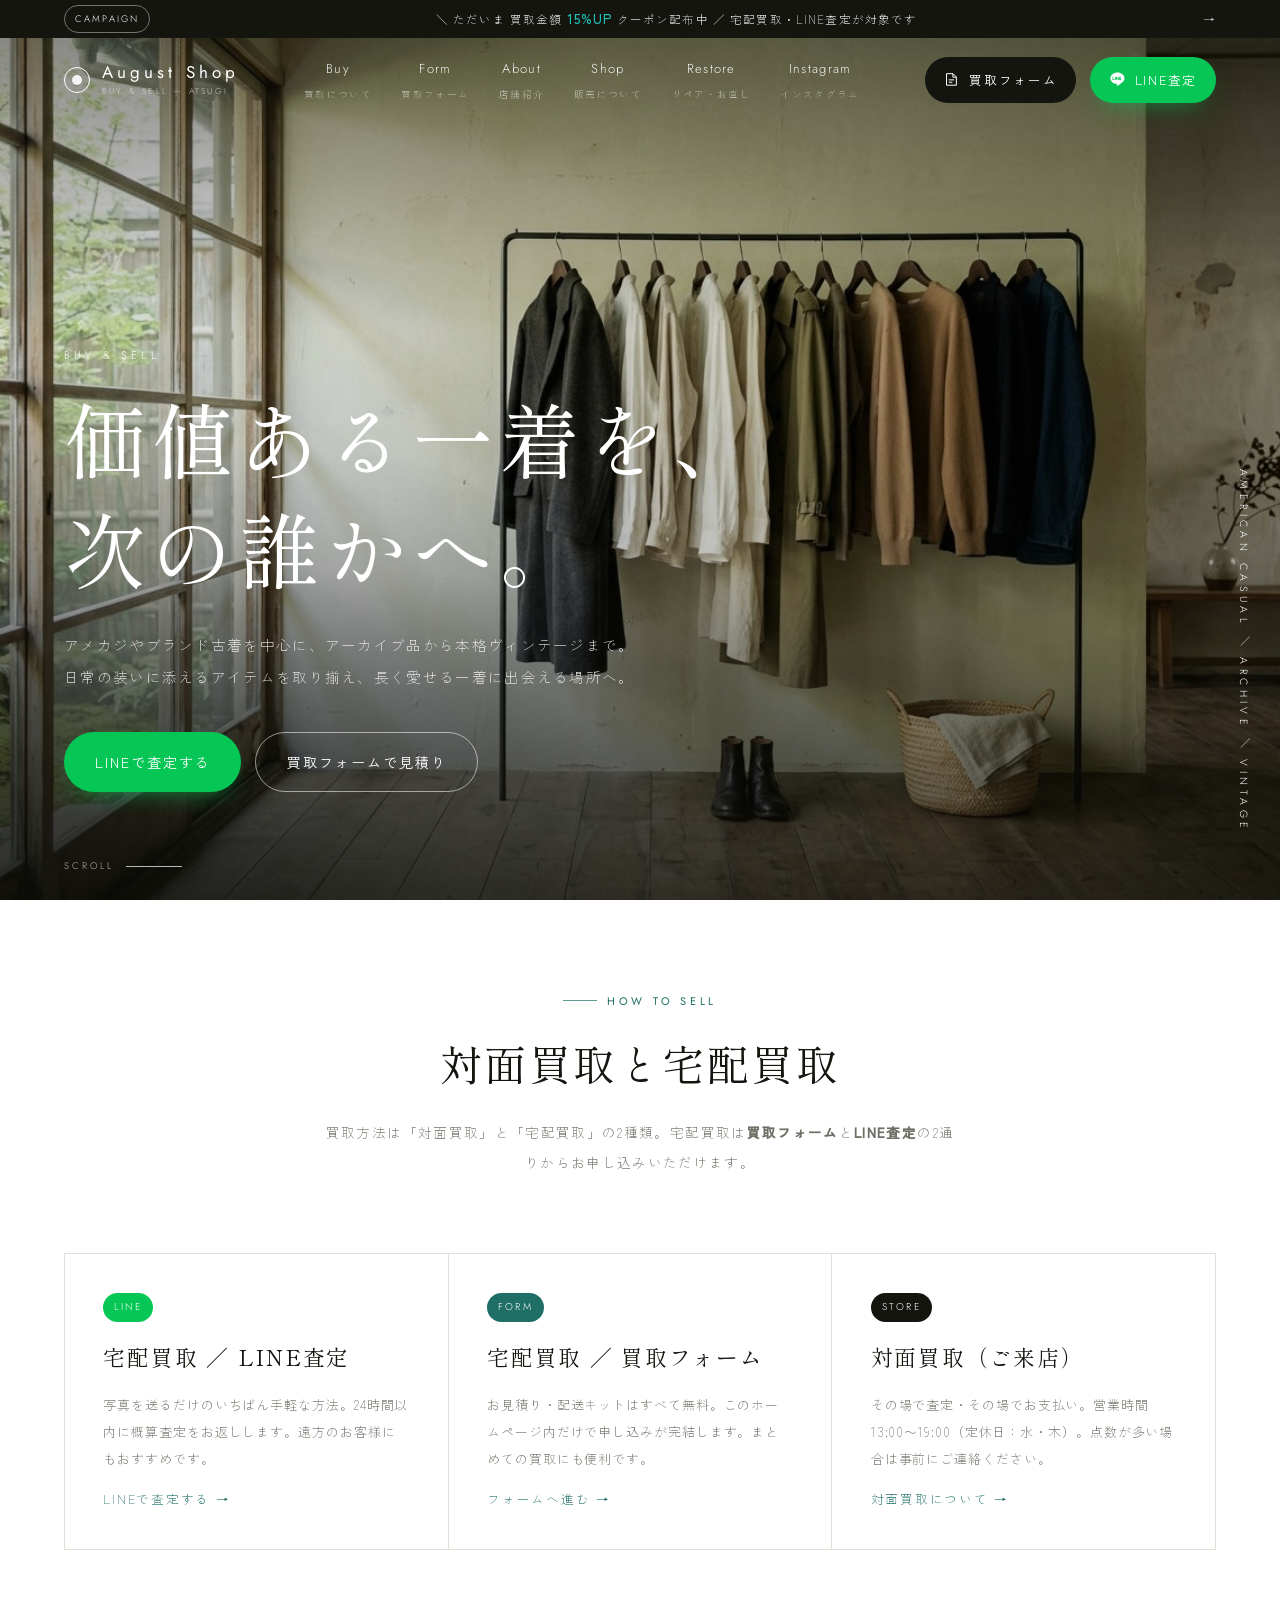
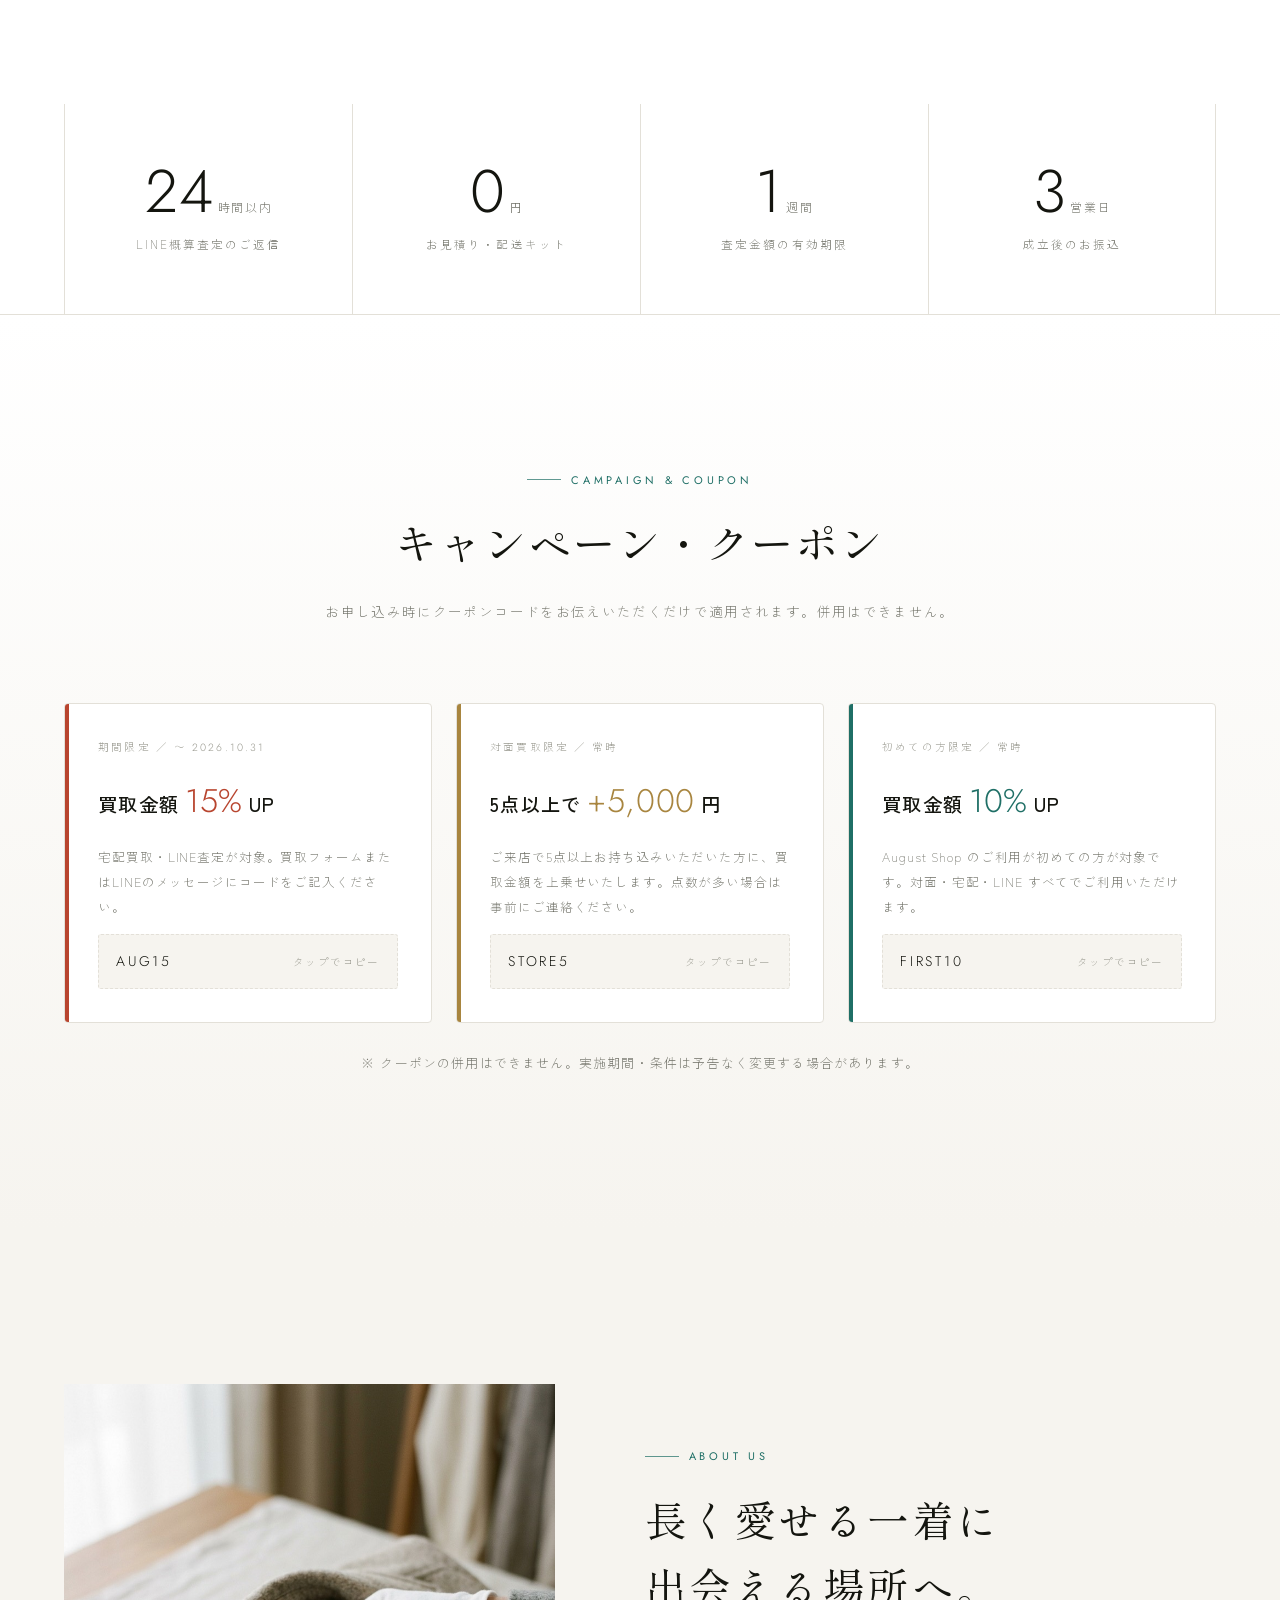
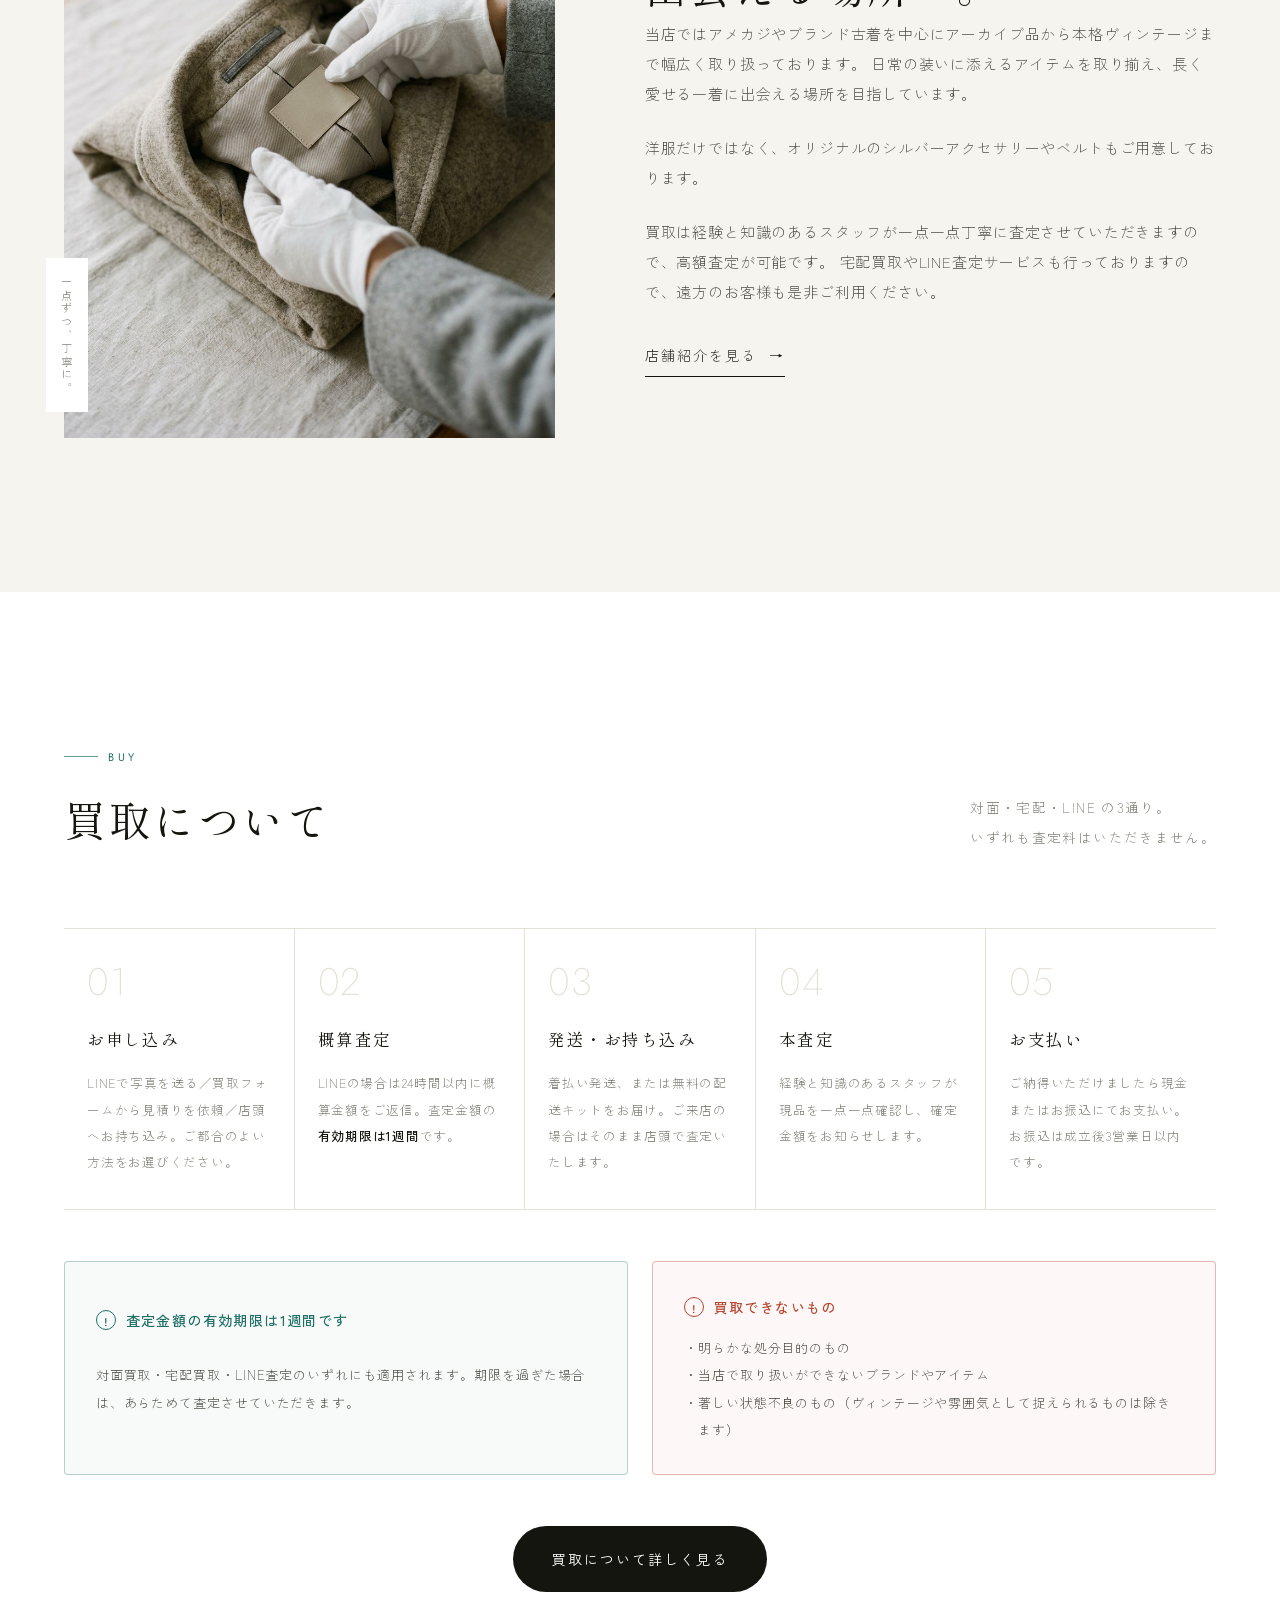
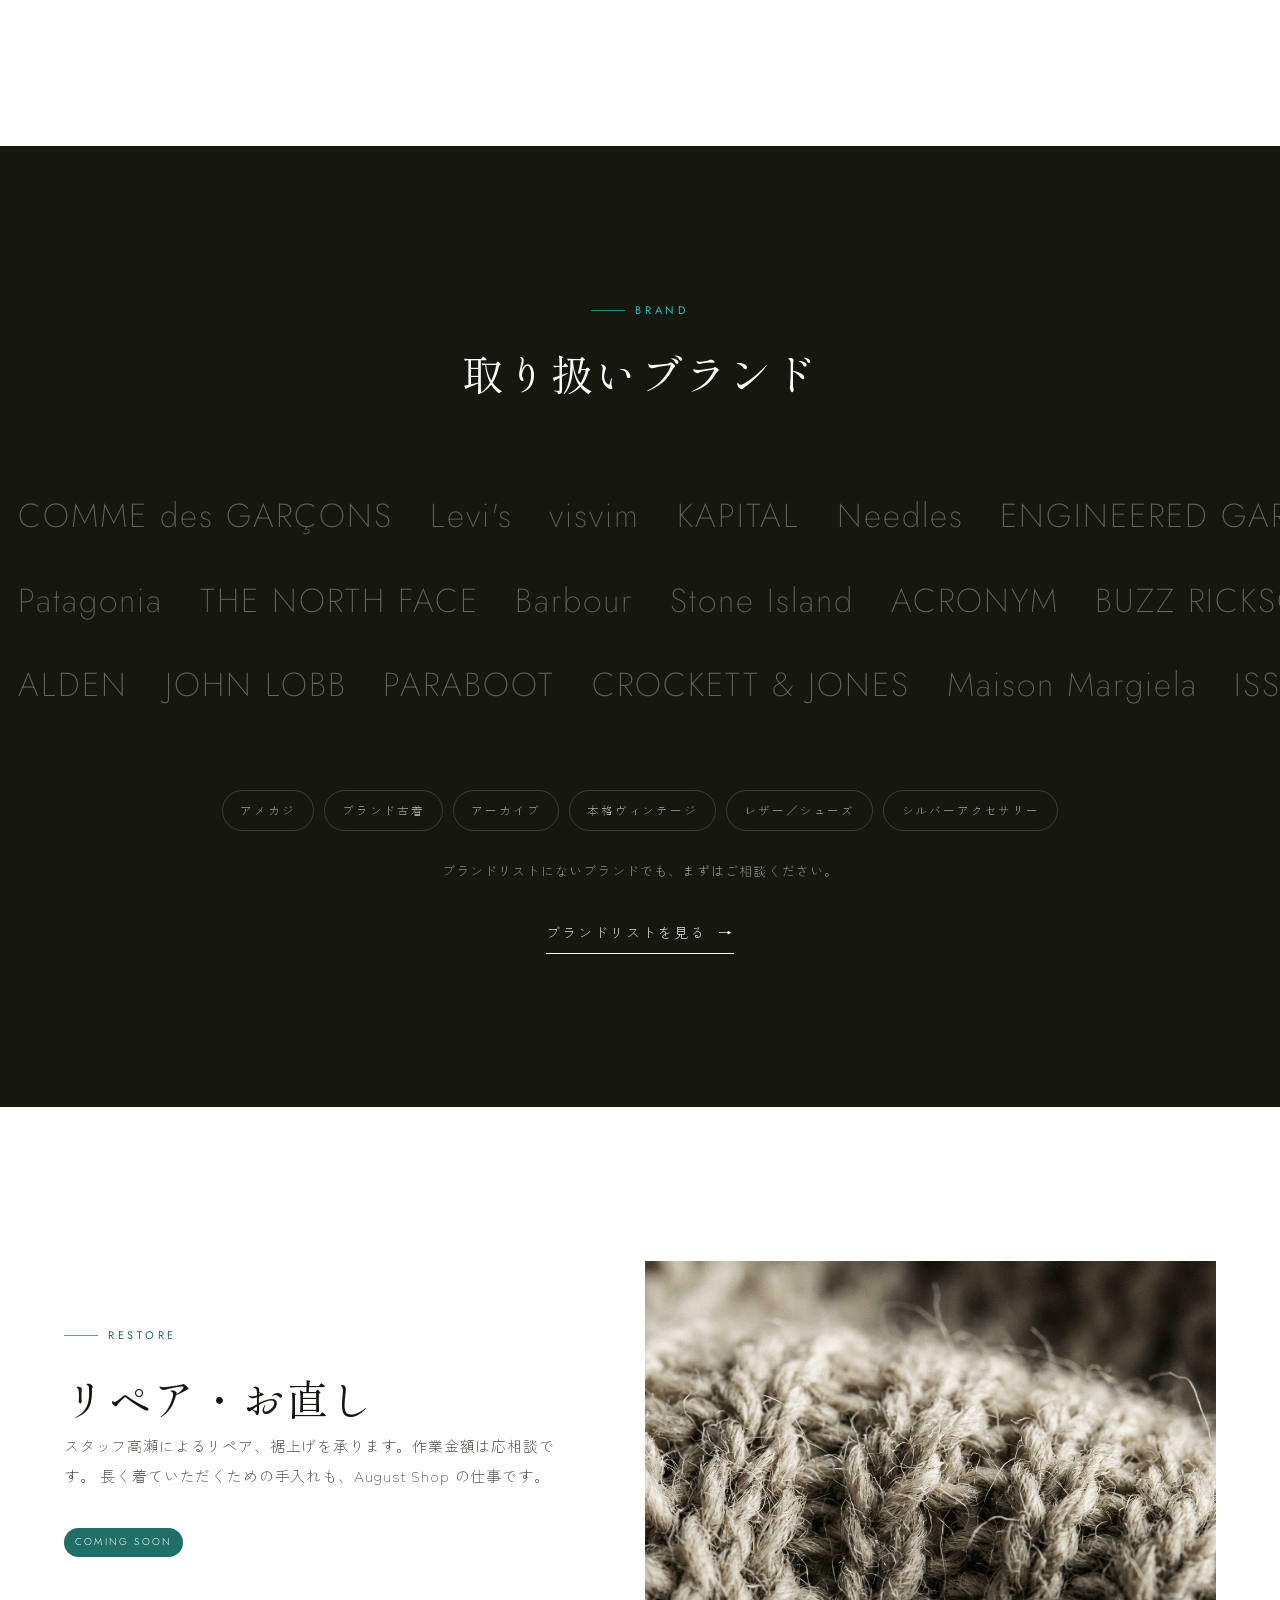
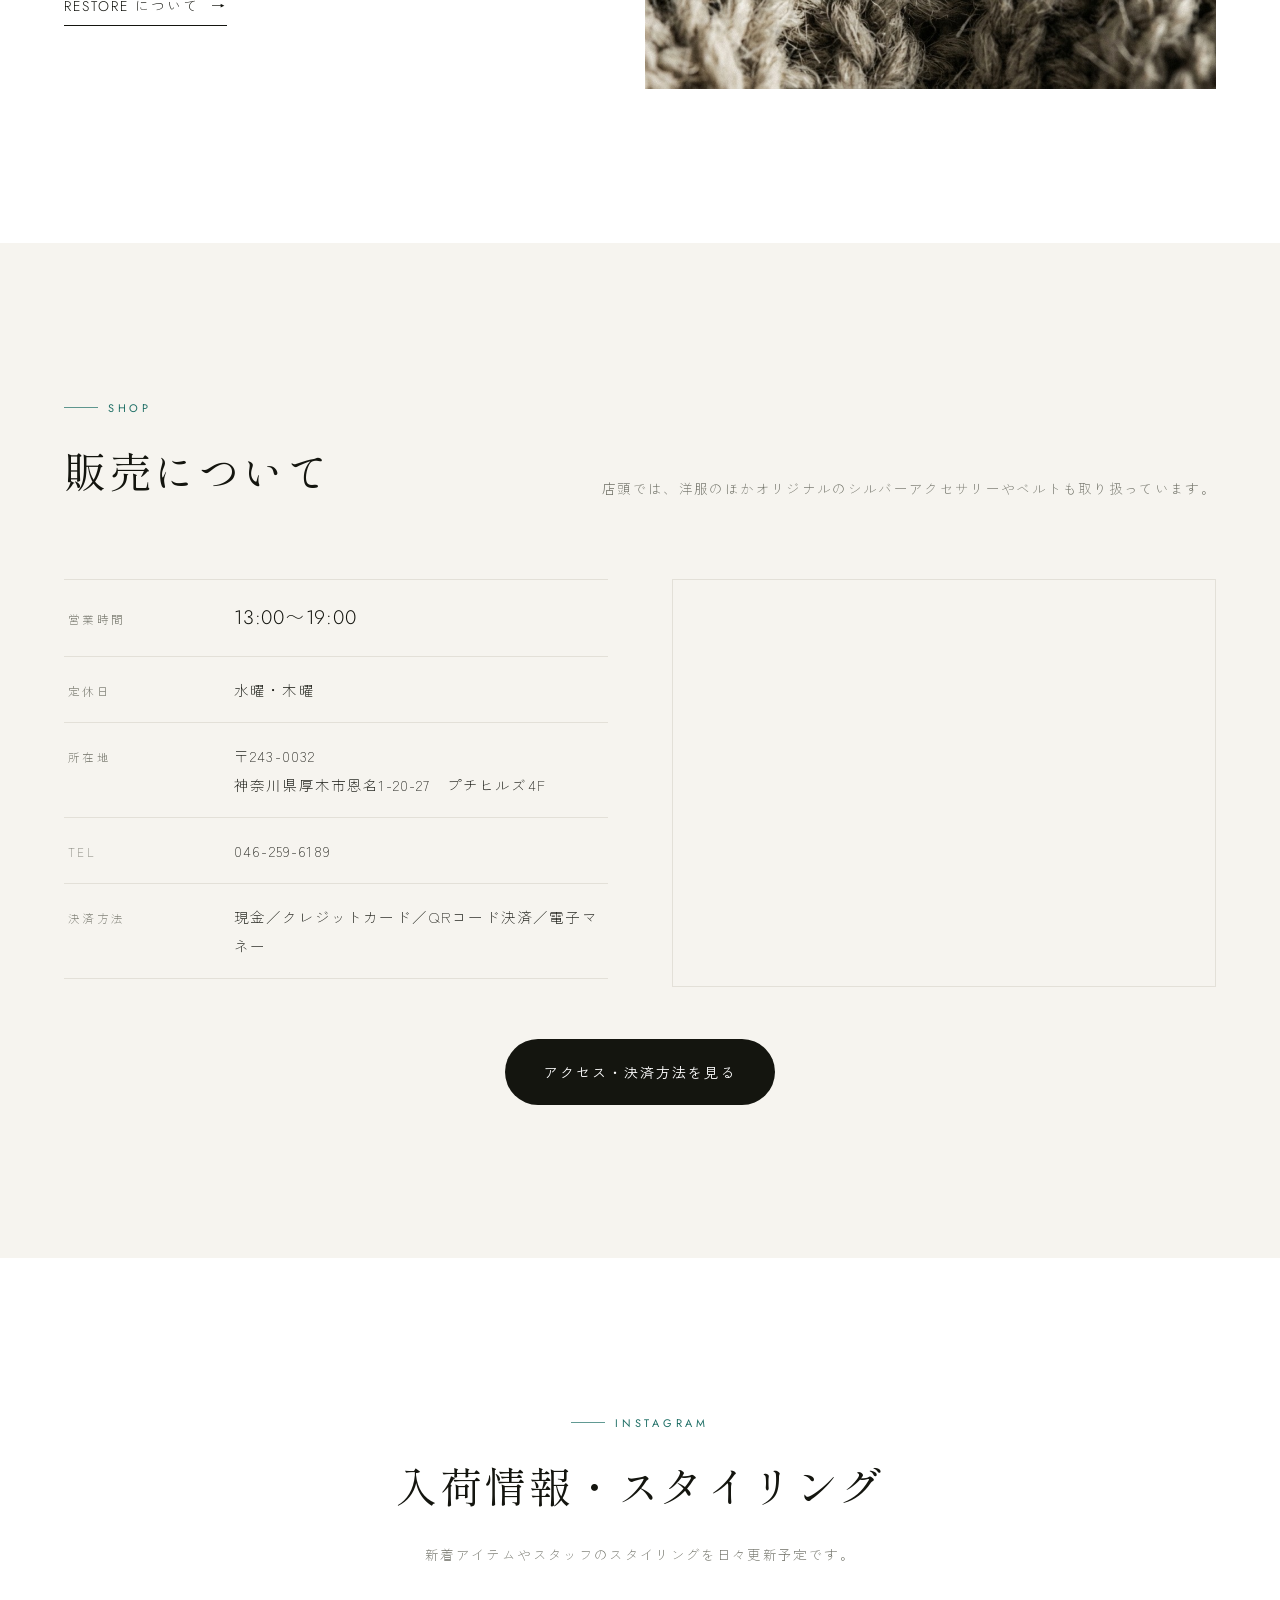
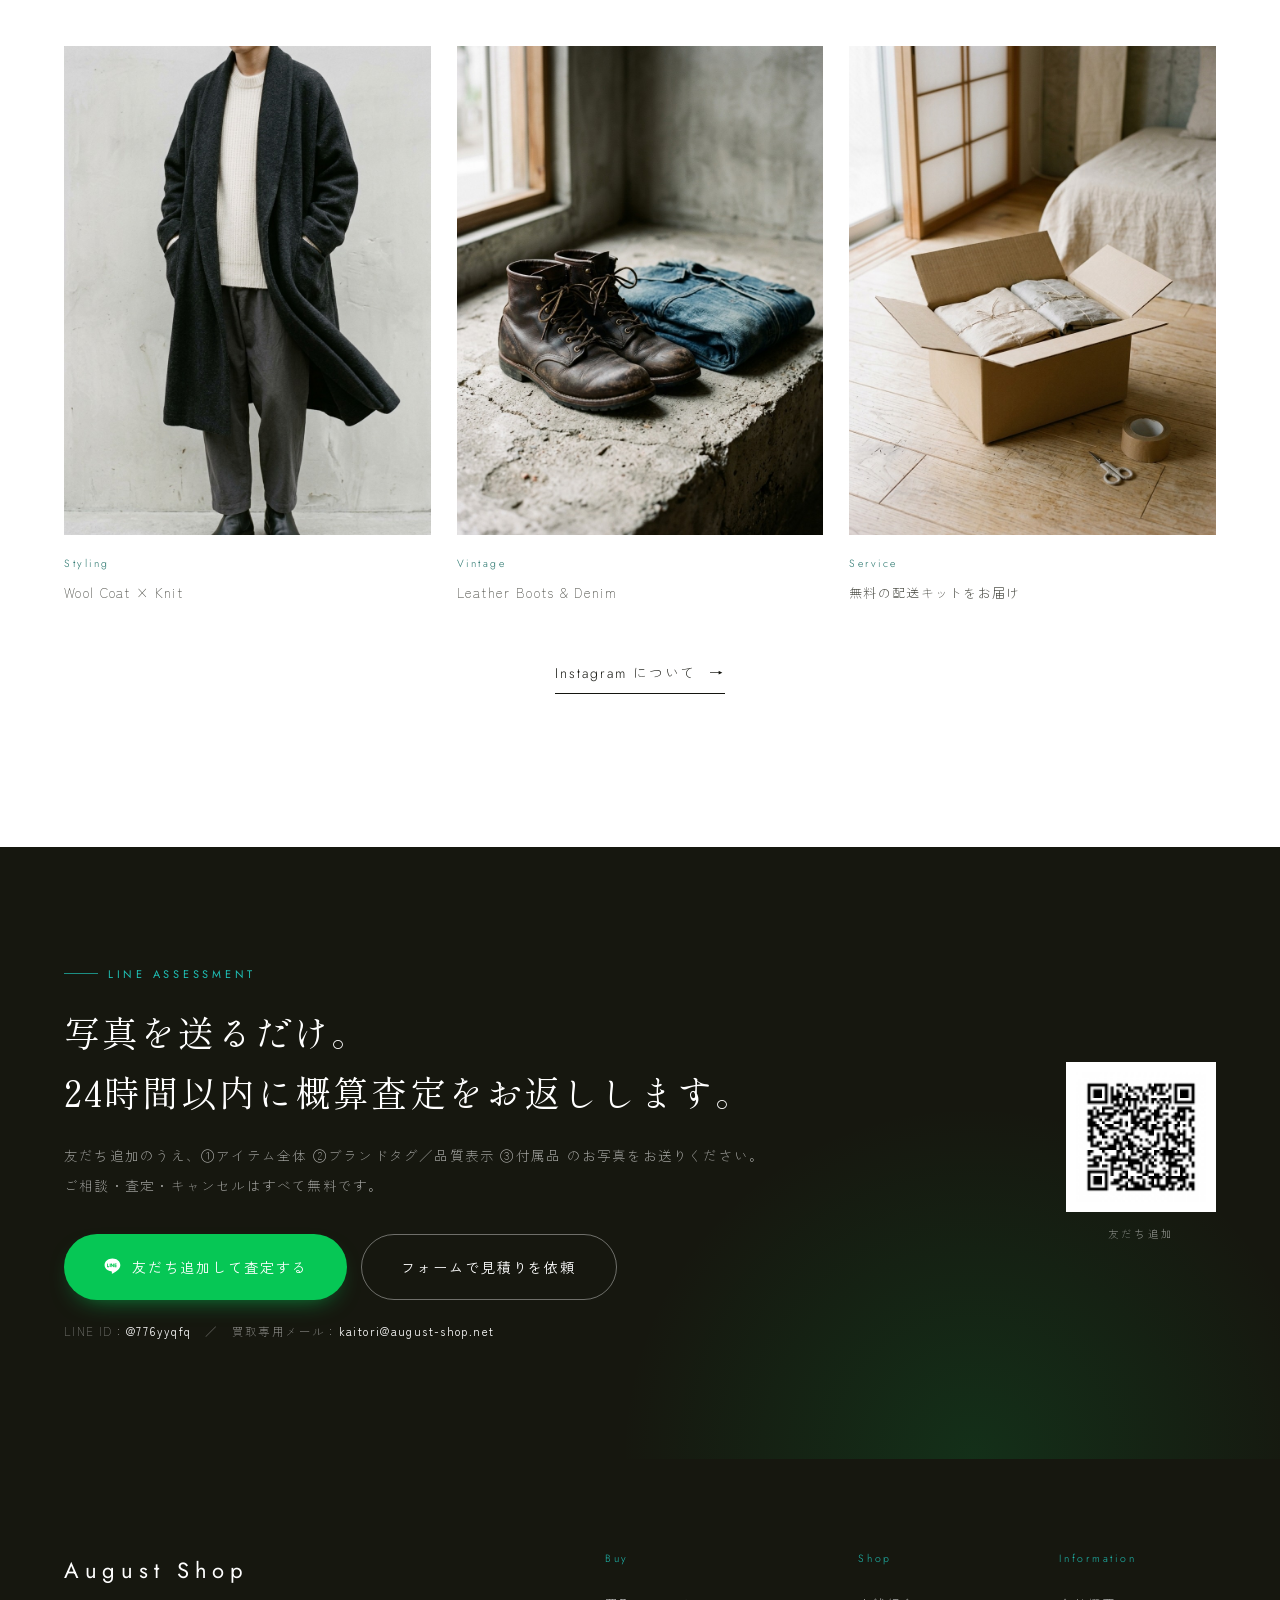
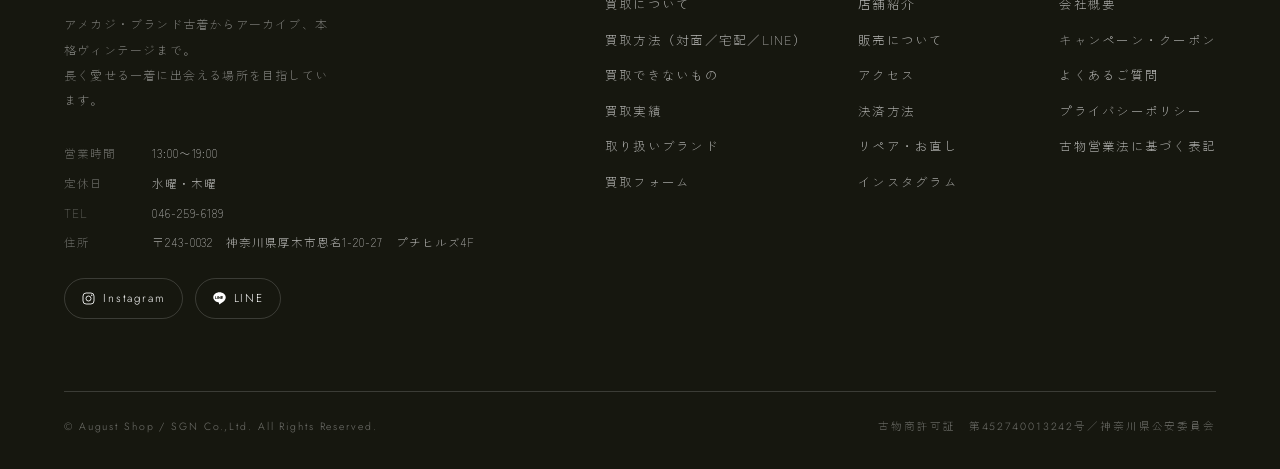
==== commit 59d0978a: "fix: LINE QRコードの拡大ぼけを解消（最近傍法で300pxに拡大）" ====
--- a/index.html
+++ b/index.html
@@ -499,7 +499,7 @@
       <div class="linecta__qr">
         <div class="qr">
           <div class="qr__frame">
-            <img src="assets/icon/line-qr.png" alt="August Shop 公式LINEの友だち追加用QRコード" width="150" height="150" loading="lazy" decoding="async">
+            <img src="assets/icon/line-qr.png" alt="August Shop 公式LINEの友だち追加用QRコード" width="300" height="300" loading="lazy" decoding="async">
           </div>
           <p>友だち追加</p>
         </div>
